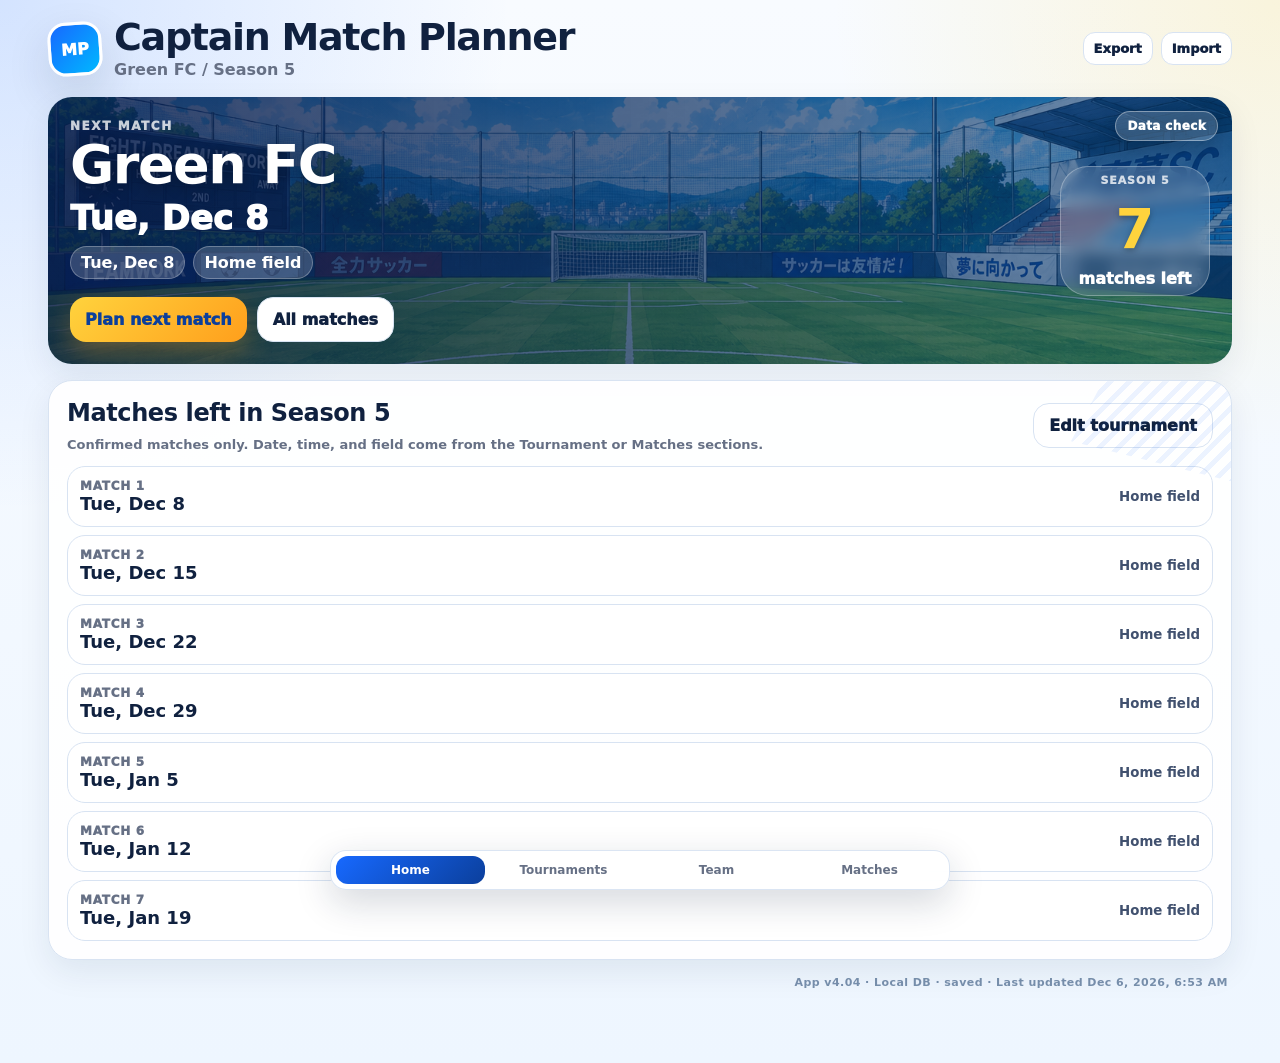
==== index.html @ cbf1cf61 "Update Captain Match Planner to v4.04 - Compact bottom navigation and Tournament Full view overflow " ====
<!doctype html>
<html lang="en">
  <head>
    <meta charset="UTF-8" />
    <meta name="viewport" content="width=device-width, initial-scale=1.0" />
    <meta name="theme-color" content="#1769ff" />
    <meta name="description" content="Installable local 7v7 soccer match planner for captains." />
    <meta name="apple-mobile-web-app-capable" content="yes" />
    <meta name="apple-mobile-web-app-title" content="Match Planner" />
    <meta name="apple-mobile-web-app-status-bar-style" content="default" />
    <title>Captain Match Planner v4.04 - PWA Local DB</title>
    <link rel="manifest" href="./manifest.webmanifest" />
    <link rel="apple-touch-icon" href="./assets/icons/apple-touch-icon.png" />
    <link rel="icon" type="image/png" sizes="192x192" href="./assets/icons/icon-192.png" />
    <link rel="stylesheet" href="./src/styles.css" />
    <style>
      .pwa-install-button {
        position: fixed;
        right: 18px;
        bottom: 88px;
        z-index: 1000;
        border: 0;
        border-radius: 999px;
        padding: 10px 14px;
        background: linear-gradient(135deg, #1769ff, #0b3f9c);
        color: #fff;
        font: 800 13px/1 system-ui, -apple-system, BlinkMacSystemFont, "Segoe UI", sans-serif;
        box-shadow: 0 14px 32px rgba(23, 105, 255, .28);
        cursor: pointer;
      }
      .pwa-install-button[hidden] { display: none; }
    </style>
  </head>
  <body>
    <div id="app"></div>
    <button id="installPwaButton" class="pwa-install-button" hidden>Install app</button>
    <script src="./src/app.js"></script>
    <script>
      (function () {
        if ('serviceWorker' in navigator && window.location.protocol !== 'file:') {
          window.addEventListener('load', function () {
            navigator.serviceWorker.register('./service-worker.js').catch(function (error) {
              console.warn('Service worker registration failed.', error);
            });
          });
        }

        var deferredInstallPrompt = null;
        var installButton = document.getElementById('installPwaButton');
        var isStandalone = window.matchMedia('(display-mode: standalone)').matches || window.navigator.standalone;
        if (isStandalone && installButton) installButton.hidden = true;

        window.addEventListener('beforeinstallprompt', function (event) {
          event.preventDefault();
          deferredInstallPrompt = event;
          if (installButton) installButton.hidden = false;
        });

        if (installButton) {
          installButton.addEventListener('click', function () {
            if (!deferredInstallPrompt) return;
            installButton.hidden = true;
            deferredInstallPrompt.prompt();
            deferredInstallPrompt.userChoice.finally(function () {
              deferredInstallPrompt = null;
            });
          });
        }

        window.addEventListener('appinstalled', function () {
          if (installButton) installButton.hidden = true;
          deferredInstallPrompt = null;
        });
      })();
    </script>
  </body>
</html>
---- src/styles.css ----
:root {
  --bg: #f7fbff;
  --paper: #ffffff;
  --ink: #10213f;
  --muted: #667085;
  --blue: #1769ff;
  --blue2: #0b3f9c;
  --cyan: #00b8ff;
  --yellow: #ffd33d;
  --green: #18a058;
  --grass: #34a853;
  --red: #ef4444;
  --amber: #f59e0b;
  --line: #d8e3f2;
  --soft: #edf4ff;
  --shadow: 0 18px 45px rgba(16, 33, 63, 0.14);
  --radius: 24px;
  --font: Inter, ui-sans-serif, system-ui, -apple-system, BlinkMacSystemFont, "Segoe UI", sans-serif;
}
* { box-sizing: border-box; }
body {
  margin: 0;
  font-family: var(--font);
  color: var(--ink);
  background:
    radial-gradient(circle at top left, rgba(23,105,255,.16), transparent 32rem),
    radial-gradient(circle at top right, rgba(255,211,61,.18), transparent 28rem),
    linear-gradient(180deg, #f8fbff 0%, #eef6ff 100%);
  min-height: 100vh;
}
button, input, select, textarea { font: inherit; }
button { cursor: pointer; }
button:disabled { opacity: .45; cursor: not-allowed; }
.app-shell { max-width: 1220px; margin: 0 auto; padding: 18px 18px 96px; }
.topbar {
  display:flex; align-items:center; justify-content:space-between; gap: 16px; margin-bottom: 18px;
}
.brand { display:flex; gap:12px; align-items:center; }
.logo {
  width: 54px; height: 54px; border-radius: 18px;
  display:grid; place-items:center; color: white; font-weight: 950;
  background: linear-gradient(135deg, var(--blue), var(--cyan));
  border: 3px solid #fff;
  box-shadow: var(--shadow);
  transform: rotate(-4deg);
}
.brand h1 { margin:0; font-size: clamp(24px, 5vw, 38px); letter-spacing: -1.3px; line-height:1; }
.brand p { margin:4px 0 0; color:var(--muted); font-weight:700; }
.top-actions { display:flex; gap:8px; flex-wrap:wrap; justify-content:flex-end; }
.nav {
  position: fixed; left:50%; bottom: 14px; transform: translateX(-50%); z-index:20;
  width: min(680px, calc(100vw - 24px)); background:rgba(255,255,255,.94);
  border:1px solid rgba(216,227,242,.9); backdrop-filter: blur(18px);
  display:grid; grid-template-columns: repeat(4, 1fr); gap: 6px; padding: 8px;
  border-radius: 22px; box-shadow: 0 20px 60px rgba(16,33,63,.2);
}
.nav button {
  border:0; background:transparent; border-radius:16px; padding: 10px 8px; color:var(--muted); font-weight:900;
}
.nav button.active { background:linear-gradient(135deg, var(--blue), var(--blue2)); color:#fff; }
.grid { display:grid; gap: 16px; }
.grid.two { grid-template-columns: repeat(2, minmax(0,1fr)); }
.grid.three { grid-template-columns: repeat(3, minmax(0,1fr)); }
.card {
  background: rgba(255,255,255,.94); border: 1px solid var(--line); border-radius: var(--radius);
  padding: 18px; box-shadow: 0 12px 32px rgba(16,33,63,.08); position:relative; overflow:hidden;
}
.card:before {
  content:""; position:absolute; inset:0 0 auto auto; width: 160px; height: 100px; opacity:.08;
  background: repeating-linear-gradient(135deg, var(--blue) 0 5px, transparent 5px 13px);
  clip-path: polygon(20% 0, 100% 0, 100% 100%, 0 60%); pointer-events:none;
}
.card h2, .card h3 { margin:0 0 10px; letter-spacing:-.4px; }
.card h2 { font-size: 24px; }
.card h3 { font-size: 18px; }
.hero {
  min-height: 230px; display:flex; align-items:center; justify-content:space-between; gap:18px;
  background:
    linear-gradient(135deg, rgba(23,105,255,.96), rgba(3,58,146,.98)),
    repeating-linear-gradient(135deg, rgba(255,255,255,.18) 0 4px, transparent 4px 14px);
  color:#fff;
  overflow:hidden;
}
.hero:before { opacity:.25; background: repeating-linear-gradient(135deg, #fff 0 6px, transparent 6px 16px); width: 55%; height: 100%; }
.hero h2 { font-size: clamp(30px, 7vw, 56px); margin:0 0 10px; letter-spacing:-2px; line-height:.94; }
.hero p { color:rgba(255,255,255,.86); font-weight:750; max-width:620px; }
.hero-art {
  min-width: 210px; height: 210px; border-radius:50%; background: radial-gradient(circle at 50% 45%, #fff 0 0, transparent 80px), linear-gradient(135deg, #ffd33d, #ff9f1c);
  display:grid; place-items:center; color:#0b3f9c; font-size:82px; font-weight:1000; border:6px solid rgba(255,255,255,.55); box-shadow: inset 0 -18px 40px rgba(0,0,0,.12), 0 20px 50px rgba(0,0,0,.22);
}
.row { display:flex; gap:10px; align-items:center; flex-wrap:wrap; }
.space { justify-content:space-between; }
label { display:block; color:#41516f; font-size:12px; font-weight:900; text-transform:uppercase; letter-spacing:.06em; margin: 0 0 6px; }
input, select, textarea {
  width:100%; border:1px solid var(--line); background:#fff; color:var(--ink); border-radius:16px;
  padding: 12px 13px; outline:none; box-shadow: inset 0 1px 0 rgba(16,33,63,.03);
}
textarea { min-height: 132px; resize: vertical; }
input:focus, select:focus, textarea:focus { border-color: var(--blue); box-shadow: 0 0 0 4px rgba(23,105,255,.12); }
.field-row { display:grid; gap:12px; grid-template-columns: repeat(2, minmax(0,1fr)); }
.btn {
  border:0; border-radius:16px; padding: 12px 15px; font-weight:950; color:#fff;
  background: linear-gradient(135deg, var(--blue), var(--blue2)); box-shadow: 0 10px 24px rgba(23,105,255,.25);
}
.btn.secondary { background:#fff; color:var(--ink); border:1px solid var(--line); box-shadow:none; }
.btn.ghost { background:var(--soft); color:var(--blue2); box-shadow:none; }
.btn.danger { background:linear-gradient(135deg, #ef4444, #b91c1c); }
.btn.green { background:linear-gradient(135deg, #22c55e, #15803d); }
.btn.amber { background:linear-gradient(135deg, #f59e0b, #d97706); }
.btn.small { padding:8px 10px; border-radius:12px; font-size:13px; }
.badge {
  display:inline-flex; gap:5px; align-items:center; border-radius:999px; padding: 6px 10px;
  font-size:12px; font-weight:950; border:1px solid var(--line); color:#38506f; background:#fff;
}
.badge.team { background:#eaf3ff; border-color:#b7d2ff; color:#0b4ab8; }
.badge.support { background:#fff7e6; border-color:#ffd38b; color:#925200; }
.badge.goal { background:#f0fff5; border-color:#9ee6b6; color:#106b36; }
.badge.warn { background:#fff1f2; border-color:#fecdd3; color:#b91c1c; }
.kpi { display:flex; gap:10px; flex-wrap:wrap; }
.kpi .pill { background:#fff; border:1px solid var(--line); border-radius:18px; padding:12px 14px; min-width:100px; }
.kpi .num { font-size:24px; font-weight:1000; color:var(--blue2); line-height:1; }
.kpi .txt { font-size:12px; color:var(--muted); font-weight:800; }
.list { display:grid; gap:10px; }
.item {
  display:flex; align-items:center; justify-content:space-between; gap:12px; padding:12px;
  border:1px solid var(--line); background:#fff; border-radius:18px;
}
.item.main { align-items:flex-start; }
.avatar {
  width:48px; height:48px; border-radius:50%; overflow:hidden; flex:0 0 auto; background:#dfefff;
  border:3px solid #fff; box-shadow:0 7px 18px rgba(16,33,63,.18); display:grid; place-items:center;
}
.avatar img { width:100%; height:100%; object-fit:cover; image-rendering:auto; transform: scale(1.12); }
.avatar.large { width:70px; height:70px; border-width:4px; }
.avatar.small { width:34px; height:34px; border-width:2px; }
.avatar.empty { background:linear-gradient(135deg,#e6eef8,#fff); color:#8aa0be; font-weight:1000; }
.player-title { font-weight:1000; font-size:16px; }
.subtext { color:var(--muted); font-size:13px; font-weight:700; }
.skills { display:grid; grid-template-columns: repeat(5, 1fr); gap:8px; }
.skillbox { border:1px solid var(--line); background:#fff; border-radius:14px; padding:8px; }
.skillbox.greyed { opacity:.42; filter: grayscale(.35); }
.skillbox.starpos { border-color:#ffc43b; background:#fff9dd; box-shadow:0 0 0 3px rgba(255,211,61,.16); }
.skillbox.primary { border-color:#9ec4ff; background:#f0f6ff; }
.skillbox .lbl { font-size:11px; font-weight:1000; color:#42526e; }
.stars { display:flex; gap:1px; color:#f6b800; letter-spacing:-1px; font-size:13px; margin-top:3px; }
.skillbox select { padding:6px 8px; border-radius:10px; margin-top:5px; font-size:12px; }
.roster-card { display:grid; grid-template-columns: auto 1fr; gap:12px; }
.roster-card .edit { grid-column: 1 / -1; display:grid; gap:10px; }
.avatar-grid { display:grid; grid-template-columns: repeat(auto-fill, minmax(64px,1fr)); gap:10px; }
.avatar-option { border:2px solid var(--line); background:#fff; border-radius:18px; padding:8px; display:grid; place-items:center; gap:4px; font-size:10px; font-weight:900; }
.avatar-option.active { border-color: var(--blue); background:#eaf3ff; }
.overlay { position:fixed; inset:0; background:rgba(12,27,54,.48); z-index:40; display:grid; place-items:center; padding:18px; }
.modal { background:#fff; border-radius:28px; max-width:720px; width:100%; padding:18px; box-shadow:0 30px 90px rgba(0,0,0,.3); max-height:85vh; overflow:auto; }
.tabs { display:flex; gap:8px; flex-wrap:wrap; margin-bottom:12px; }
.tabs button { border:1px solid var(--line); background:#fff; border-radius:999px; padding:9px 12px; font-weight:900; color:#52657f; }
.tabs button.active { background:var(--blue); color:#fff; border-color:var(--blue); }
.wizard { display:grid; gap:16px; }
.step-header { display:flex; align-items:center; justify-content:space-between; gap:12px; }
.stepnum { width:32px; height:32px; border-radius:50%; background:var(--blue); color:#fff; display:inline-grid; place-items:center; font-weight:1000; margin-right:8px; }
.parse-preview { max-height:260px; overflow:auto; }
.prob { height:8px; border-radius:99px; overflow:hidden; background:#e9eef6; min-width:70px; }
.prob span { display:block; height:100%; background:linear-gradient(90deg,#f59e0b,#22c55e); }
.formation-grid { display:grid; grid-template-columns: repeat(2,minmax(0,1fr)); gap:12px; }
.formation-card { border:2px solid var(--line); border-radius:22px; background:#fff; padding:14px; }
.formation-card.active { border-color:var(--blue); box-shadow:0 0 0 5px rgba(23,105,255,.1); }
.mini-field { height:180px; border-radius:20px; padding:12px; position:relative; background:linear-gradient(90deg,#38a85c 0 50%, #319b53 50% 100%); border:3px solid rgba(255,255,255,.75); box-shadow: inset 0 0 0 2px rgba(255,255,255,.35); display:grid; grid-template-rows:repeat(4,1fr); grid-template-columns:repeat(5,1fr); gap:7px; overflow:hidden; }
.mini-field:before, .lineup-field:before { content:""; position:absolute; inset:8px; border:2px solid rgba(255,255,255,.55); border-radius:16px; pointer-events:none; }
.mini-slot { align-self:center; justify-self:center; width:40px; height:28px; border-radius:999px; background:rgba(255,255,255,.88); color:#0f4428; display:grid; place-items:center; font-size:10px; font-weight:1000; z-index:1; }
.lineup-wrap { display:grid; grid-template-columns: minmax(340px, 1.1fr) minmax(260px, .9fr); gap:16px; align-items:start; }
.lineup-field {
  min-height: 620px; border-radius: 30px; padding: 28px; position:relative; overflow:hidden;
  background: repeating-linear-gradient(90deg, #2f9b4c 0 88px, #35a856 88px 176px);
  border:6px solid #fff; box-shadow: var(--shadow), inset 0 0 0 3px rgba(255,255,255,.3);
  display:grid; grid-template-rows: repeat(4,1fr); grid-template-columns: repeat(5,1fr); gap: 16px;
}
.lineup-field:after { content:""; position:absolute; left:50%; top:50%; width:130px; height:130px; border:3px solid rgba(255,255,255,.45); border-radius:50%; transform:translate(-50%,-50%); pointer-events:none; }
.position-slot {
  min-width:104px; min-height:112px; align-self:center; justify-self:center; position:relative; z-index:1;
  border:3px dashed rgba(255,255,255,.75); border-radius:26px; background:rgba(255,255,255,.22);
  color:#fff; display:flex; flex-direction:column; align-items:center; justify-content:center; gap:6px; text-align:center;
  transition:.15s transform, .15s box-shadow, .15s background;
}
.position-slot.active { transform:scale(1.05); background:rgba(255,211,61,.42); box-shadow:0 0 0 6px rgba(255,211,61,.25); }
.position-slot.filled { background:rgba(255,255,255,.94); color:var(--ink); border-style:solid; border-color:#fff; box-shadow:0 12px 24px rgba(0,0,0,.18); }
.position-slot .pos { font-size:12px; font-weight:1000; background:#0b3f9c; color:#fff; padding:4px 9px; border-radius:99px; }
.position-slot .name { font-weight:1000; line-height:1.05; max-width:100px; overflow:hidden; text-overflow:ellipsis; white-space:nowrap; }
.position-slot .clear { position:absolute; top:6px; right:6px; border:0; background:#ef4444; color:#fff; width:24px; height:24px; border-radius:50%; font-weight:1000; }
.bench { display:flex; gap:8px; flex-wrap:wrap; }
.player-chip { border:1px solid var(--line); background:#fff; border-radius:18px; padding:9px; display:flex; gap:8px; align-items:center; min-width:160px; }
.player-chip.active { border-color:var(--blue); background:#eaf3ff; }
.player-chip.dim { opacity:.5; }
.window-card { border:1px solid var(--line); background:#fff; border-radius:22px; padding:14px; display:grid; gap:10px; }
.sub-row { display:grid; grid-template-columns: 1fr 120px 1fr auto; gap:8px; align-items:center; }
.in-select { border-color:#86efac; background:#f0fdf4; }
.out-select { border-color:#fecaca; background:#fff1f2; }
.minutes-grid { display:grid; grid-template-columns: repeat(auto-fill,minmax(170px,1fr)); gap:8px; }
.minute-card { border:1px solid var(--line); border-radius:14px; background:#fff; padding:10px; }
.minute-bar { height:8px; background:#edf2f7; border-radius:99px; overflow:hidden; margin-top:6px; }
.minute-bar span { height:100%; display:block; background:linear-gradient(90deg,var(--blue),var(--cyan)); }
.share-layout { display:grid; grid-template-columns: minmax(320px,1.05fr) minmax(300px,.95fr); gap:16px; }
.share-card {
  color:#fff; border-radius:34px; padding:18px; overflow:hidden; position:relative; box-shadow:0 28px 60px rgba(16,33,63,.28);
  background:
    radial-gradient(circle at 80% 8%, rgba(255,211,61,.9), transparent 150px),
    linear-gradient(135deg, #0b3f9c, #071c54 60%, #10213f);
}
.share-card:before { content:""; position:absolute; inset:-20px; opacity:.22; background: repeating-linear-gradient(135deg, #fff 0 5px, transparent 5px 18px); transform:skew(-10deg); }
.share-card > * { position:relative; z-index:1; }
.share-title { display:flex; justify-content:space-between; gap:10px; align-items:flex-start; }
.share-title h2 { color:#fff; font-size:28px; margin:0; text-shadow:0 3px 0 rgba(0,0,0,.2); }
.share-field { margin-top:12px; min-height:470px; border-radius:28px; padding:22px; background: repeating-linear-gradient(90deg, #2f9b4c 0 64px, #37aa58 64px 128px); border:4px solid rgba(255,255,255,.8); display:grid; grid-template-rows:repeat(4,1fr); grid-template-columns:repeat(5,1fr); gap:10px; position:relative; overflow:hidden; }
.share-field:before { content:""; position:absolute; inset:8px; border:2px solid rgba(255,255,255,.55); border-radius:22px; }
.share-slot { z-index:1; align-self:center; justify-self:center; width:94px; min-height:92px; display:grid; place-items:center; text-align:center; color:var(--ink); }
.share-slot .avatar { margin:auto; width:58px; height:58px; }
.share-slot .label { margin-top:4px; font-size:10px; font-weight:1000; color:#fff; text-shadow:0 2px 4px rgba(0,0,0,.38); background:rgba(10,35,80,.55); padding:3px 7px; border-radius:99px; }
.share-bench { margin-top:12px; background:rgba(255,255,255,.12); border:1px solid rgba(255,255,255,.22); border-radius:20px; padding:10px; }
.share-bench h4 { margin:0 0 8px; }
.share-text { min-height:480px; font-family: ui-monospace, SFMono-Regular, Menlo, Consolas, monospace; font-size:13px; white-space:pre-wrap; }
.toast { position:fixed; top:18px; right:18px; background:#10213f; color:#fff; padding:12px 15px; border-radius:16px; box-shadow:var(--shadow); z-index:50; font-weight:900; }
.empty-state { border:2px dashed var(--line); border-radius:22px; padding:22px; text-align:center; color:var(--muted); background:rgba(255,255,255,.6); }
.hide { display:none !important; }
@media (max-width: 980px) {
  .grid.two, .grid.three, .lineup-wrap, .share-layout { grid-template-columns: 1fr; }
  .hero { flex-direction:column; align-items:flex-start; }
  .hero-art { min-width:150px; height:150px; font-size:60px; }
  .lineup-field { min-height: 540px; padding:18px; gap:8px; }
  .position-slot { min-width:72px; min-height:98px; border-radius:20px; }
  .share-field { min-height: 420px; padding:12px; gap:6px; }
  .share-slot { width:72px; }
  .share-slot .avatar { width:50px; height:50px; }
  .sub-row { grid-template-columns:1fr; }
}
@media (max-width: 560px) {
  .app-shell { padding:12px 10px 92px; }
  .topbar { align-items:flex-start; }
  .top-actions { display:none; }
  .field-row, .formation-grid { grid-template-columns:1fr; }
  .card { padding:14px; border-radius:20px; }
  .lineup-field { min-height: 500px; grid-template-columns: repeat(5, 1fr); padding:12px; border-radius:24px; }
  .position-slot { min-width:60px; min-height:90px; font-size:12px; }
  .position-slot .avatar { width:42px; height:42px; }
  .position-slot .name { max-width:68px; }
  .nav { grid-template-columns: repeat(4,1fr); }
  .nav button { font-size:12px; padding:9px 4px; }
  .share-field { min-height: 395px; }
  .share-slot { width:62px; }
  .share-slot .avatar { width:42px; height:42px; }
  .skills { grid-template-columns: repeat(2,1fr); }
}
@media print {
  .nav, .topbar, .btn, .tabs, .no-print { display:none !important; }
  .app-shell { padding:0; }
  .card { box-shadow:none; }
}

/* v2.2 fixes: centered 7-column tactical grid, moment preview, visual subs, match archive */
.mini-field { grid-template-columns: repeat(7, minmax(0, 1fr)); }
.lineup-field { grid-template-columns: repeat(7, minmax(0, 1fr)); }
.share-field { grid-template-columns: repeat(7, minmax(0, 1fr)); }
.field-row.three { grid-template-columns: repeat(3, minmax(0, 1fr)); }
.position-slot { cursor: pointer; }
.moment-preview { margin-top: 14px; padding: 14px; border: 1px solid var(--line); border-radius: 24px; background: linear-gradient(135deg, #f8fbff, #ffffff); }
.moment-tabs { justify-content: flex-end; }
.moment-grid { display: grid; grid-template-columns: minmax(320px, 1.1fr) minmax(220px, .9fr); gap: 14px; align-items: start; margin-top: 10px; }
.moment-preview .lineup-field { min-height: 430px; padding: 18px; gap: 10px; }
.moment-preview .position-slot { min-width: 78px; min-height: 82px; border-radius: 22px; }
.moment-preview .position-slot .avatar { width: 42px; height: 42px; }
.moment-preview .position-slot .name { font-size: 12px; max-width: 76px; }
.match-card.past { opacity: .58; filter: grayscale(.35); }
.match-card.highlight { border: 2px solid var(--blue); box-shadow: 0 0 0 5px rgba(23,105,255,.1), var(--shadow); }
.next-match { background: linear-gradient(135deg, #f0f7ff, #fff); border: 1px solid #bfd7ff; }
.share-subtimeline { margin-top: 12px; background: rgba(255,255,255,.12); border: 1px solid rgba(255,255,255,.24); border-radius: 22px; padding: 12px; }
.share-subtimeline h4 { margin: 0 0 8px; color: #fff; }
.share-window { margin-top: 8px; padding: 8px; border-radius: 16px; background: rgba(255,255,255,.10); }
.share-window-title { font-weight: 1000; color: #ffd33d; margin-bottom: 6px; }
.sub-visual-row { display: grid; grid-template-columns: 1fr auto 1fr; gap: 8px; align-items: center; margin: 6px 0; }
.mini-person { display: flex; align-items: center; gap: 6px; padding: 6px 8px; border-radius: 14px; font-size: 12px; font-weight: 1000; color: #10213f; background: rgba(255,255,255,.92); }
.mini-person.in { border: 2px solid #86efac; }
.mini-person.out { border: 2px solid #fecaca; }
.sub-arrow { color: #fff; font-size: 11px; font-weight: 1000; text-shadow: 0 2px 4px rgba(0,0,0,.35); white-space: nowrap; }
.share-live { color: #dbeafe; font-weight: 800; font-size: 12px; }

@media (max-width: 760px) {
  .mini-field, .lineup-field, .share-field { grid-template-columns: repeat(7, minmax(0, 1fr)); }
  .moment-grid { grid-template-columns: 1fr; }
  .field-row.three { grid-template-columns: 1fr; }
  .sub-visual-row { grid-template-columns: 1fr; }
  .sub-arrow { text-align: center; }
}

/* v2.3: absolute tactical field, smarter sub editor, match table, roster editing */
.mini-field, .lineup-field, .share-field {
  display: block;
  position: relative;
  grid-template-columns: none !important;
  grid-template-rows: none !important;
}
.mini-slot {
  position: absolute;
  transform: translate(-50%, -50%);
}
.position-slot {
  position: absolute;
  transform: translate(-50%, -50%);
}
.position-slot.active { transform: translate(-50%, -50%) scale(1.05); }
.share-slot {
  position: absolute;
  transform: translate(-50%, -50%);
}
.lineup-field {
  min-height: 660px;
  background:
    linear-gradient(0deg, rgba(255,255,255,.10) 0 2px, transparent 2px 132px),
    repeating-linear-gradient(90deg, #2f9b4c 0 96px, #35a856 96px 192px);
}
.lineup-field .position-slot { width: 116px; min-height: 122px; }
.moment-preview .lineup-field { min-height: 500px; }
.moment-preview .position-slot { width: 92px; min-height: 96px; }
.share-field { min-height: 520px; }
.share-slot { width: 96px; }
.sub-planner-grid {
  display: grid;
  grid-template-columns: minmax(360px, 1.1fr) minmax(330px, .9fr);
  gap: 16px;
  align-items: start;
  margin-top: 14px;
}
.smart-sub-row {
  grid-template-columns: minmax(150px,1fr) auto minmax(150px,1fr) auto;
  background: #f8fbff;
  border: 1px solid var(--line);
  border-radius: 16px;
  padding: 10px;
}
.position-chip {
  align-self: center;
  justify-self: center;
  min-width: 62px;
  height: 40px;
  border-radius: 999px;
  display: inline-grid;
  place-items: center;
  background: linear-gradient(135deg, var(--blue), var(--blue2));
  color: #fff;
  font-weight: 1000;
  box-shadow: 0 8px 18px rgba(23,105,255,.22);
}
.readonly-chip {
  min-height: 45px;
  display: flex;
  align-items: center;
  border: 1px solid var(--line);
  border-radius: 16px;
  padding: 0 13px;
  background: #f8fbff;
  color: var(--muted);
  font-weight: 900;
}
.match-table {
  width: 100%;
  overflow-x: auto;
  display: grid;
  gap: 8px;
}
.match-row {
  display: grid;
  grid-template-columns: minmax(170px, 1.35fr) 150px 118px minmax(150px,1fr) 118px 150px 118px minmax(210px,1fr);
  gap: 8px;
  align-items: center;
  min-width: 1160px;
  padding: 10px;
  border: 1px solid var(--line);
  border-radius: 18px;
  background: #fff;
}
.match-row.match-head {
  background: #f2f7ff;
  color: #41516f;
  font-size: 12px;
  font-weight: 1000;
  text-transform: uppercase;
  letter-spacing: .05em;
}
.match-row.next { border-color: var(--blue); box-shadow: 0 0 0 4px rgba(23,105,255,.08); }
.match-row.past { opacity: .58; filter: grayscale(.35); }
.match-row input, .match-row select { padding: 8px 9px; border-radius: 12px; font-size: 13px; }
.score-cells { display: grid; grid-template-columns: 1fr auto 1fr; gap: 6px; align-items: center; }
.score-cells span { color: var(--muted); font-weight: 1000; }
.roster-edit-card { background: linear-gradient(135deg, #ffffff, #f8fbff); }
.share-card-grid {
  display: grid;
  grid-template-columns: minmax(300px, 1.05fr) minmax(240px, .95fr);
  gap: 14px;
  align-items: start;
}
.share-panel {
  margin-top: 12px;
  border-radius: 24px;
  background: rgba(255,255,255,.13);
  border: 1px solid rgba(255,255,255,.25);
  padding: 12px;
}
.share-panel h4 { margin: 0 0 8px; color: #fff; }
.share-subtimeline { margin-top: 0; }
@media (max-width: 980px) {
  .sub-planner-grid, .share-card-grid { grid-template-columns: 1fr; }
  .lineup-field { min-height: 560px; }
  .lineup-field .position-slot { width: 86px; min-height: 104px; }
}
@media (max-width: 560px) {
  .lineup-field { min-height: 520px; }
  .lineup-field .position-slot { width: 72px; min-height: 92px; }
  .moment-preview .lineup-field { min-height: 450px; }
  .moment-preview .position-slot { width: 70px; min-height: 86px; }
  .share-field { min-height: 430px; }
}

/* v2.4 visual polish: command overview, schedule board, vertical roster, poster share card */
.eyebrow {
  text-transform: uppercase;
  letter-spacing: .13em;
  color: #2b62c8;
  font-size: 12px;
  font-weight: 1000;
  margin-bottom: 6px;
}
.eyebrow.light { color: rgba(255,255,255,.78); }
.overview-page { gap: 20px; }
.overview-hero {
  min-height: 300px;
  border: 0;
  color: #fff;
  overflow: hidden;
  background:
    radial-gradient(circle at 82% 28%, rgba(255,211,61,.98), rgba(255,211,61,.75) 120px, transparent 122px),
    linear-gradient(120deg, rgba(23,105,255,.98) 0%, rgba(10,63,156,.98) 48%, rgba(5,25,82,.98) 100%);
}
.overview-hero:before {
  width: 62%; height: 100%; opacity: .2;
  background: repeating-linear-gradient(135deg, #fff 0 7px, transparent 7px 18px);
}
.overview-hero h2 {
  margin: 0 0 10px;
  font-size: clamp(38px, 7vw, 74px);
  line-height: .88;
  letter-spacing: -3px;
  text-shadow: 0 6px 0 rgba(0,0,0,.12);
}
.overview-hero p { max-width: 640px; color: rgba(255,255,255,.88); font-size: 18px; font-weight: 850; }
.hero-copy { max-width: 720px; position: relative; z-index: 2; }
.hero-actions { display:flex; gap: 10px; flex-wrap: wrap; margin-top: 18px; }
.hero-btn { background: linear-gradient(135deg,#ffd33d,#ff9f1c); color: #0b3f9c; box-shadow: 0 12px 28px rgba(255,159,28,.3); }
.hero-scoreboard {
  position: relative; z-index: 2;
  min-width: 260px;
  display: grid;
  gap: 12px;
  justify-items: center;
}
.score-ball {
  width: 190px; height: 190px; border-radius: 50%;
  display: grid; place-items: center;
  background: radial-gradient(circle at 35% 30%, #fff8d7 0 24px, transparent 25px), linear-gradient(135deg,#ffd33d,#ff9f1c);
  color: #073783;
  font-size: 58px;
  font-weight: 1000;
  border: 7px solid rgba(255,255,255,.6);
  box-shadow: inset 0 -18px 35px rgba(0,0,0,.16), 0 28px 60px rgba(0,0,0,.22);
  transform: rotate(-5deg);
}
.score-meta {
  background: rgba(255,255,255,.14);
  border: 1px solid rgba(255,255,255,.28);
  border-radius: 22px;
  padding: 12px 16px;
  text-align: center;
  backdrop-filter: blur(8px);
}
.score-meta span, .score-meta small { display:block; color: rgba(255,255,255,.76); font-weight: 800; }
.score-meta strong { display:block; font-size: 20px; }
.overview-grid { display:grid; grid-template-columns: 1.2fr .8fr .9fr; gap: 16px; align-items: stretch; }
.next-spotlight { background: linear-gradient(135deg,#ffffff,#eff6ff); border-color: #bfd7ff; }
.match-date-big {
  display: flex;
  align-items: baseline;
  gap: 12px;
  margin: 20px 0 8px;
}
.match-date-big span { font-size: 34px; font-weight: 1000; letter-spacing: -1px; color: #0b3f9c; }
.match-date-big strong { font-size: 22px; color: #1f3764; }
.season-card { display:grid; place-items:center; text-align:center; }
.season-ring {
  width: 132px; height: 132px; border-radius:50%;
  display:grid; place-items:center;
  background: conic-gradient(var(--blue) 0 var(--p), #e8f0fb var(--p) 100%);
  margin: 8px auto;
  position: relative;
}
.season-ring:after { content:""; position:absolute; inset:14px; border-radius:50%; background:#fff; }
.season-ring span { position:relative; z-index:1; font-size: 30px; font-weight: 1000; color: #0b3f9c; }
.season-stats { display:flex; gap: 8px; justify-content:center; margin: 4px 0 8px; }
.season-stats div { background:#f4f8ff; border:1px solid var(--line); border-radius: 14px; padding: 8px 10px; }
.season-stats strong, .season-stats span { display:block; }
.season-stats strong { font-size: 18px; }
.season-stats span { color:var(--muted); font-size: 11px; font-weight: 850; }
.kpi.jumbo .pill { flex: 1; min-width: 120px; text-align:center; padding: 16px; }
.kpi.jumbo .num { font-size: 42px; }
.timeline-card { overflow: visible; }
.season-timeline { display:flex; gap: 10px; overflow-x:auto; padding: 6px 2px 2px; }
.week-pill {
  min-width: 112px;
  border-radius: 18px;
  padding: 12px;
  border: 1px solid var(--line);
  background: #fff;
  box-shadow: 0 8px 20px rgba(16,33,63,.06);
}
.week-pill span, .week-pill small { display:block; color:var(--muted); font-weight: 900; font-size: 12px; }
.week-pill strong { display:block; font-size: 16px; margin: 2px 0; }
.week-pill.single { border-color: #b7d2ff; background:#f0f7ff; }
.week-pill.double { border-color: #ffd38b; background:#fff7e6; }
.week-pill.bye { opacity:.72; filter: grayscale(.2); background:#f8fafc; }
.selector-stack { min-width: 270px; }
.tournament-command {
  background:
    radial-gradient(circle at 100% 0%, rgba(255,211,61,.28), transparent 240px),
    linear-gradient(135deg,#fff,#f0f7ff);
  border-color:#bfd7ff;
}
.tournament-metrics {
  display:grid;
  grid-template-columns: repeat(4, minmax(0,1fr));
  gap: 10px;
  margin-top: 16px;
}
.tournament-metrics div {
  background:#fff;
  border:1px solid var(--line);
  border-radius:18px;
  padding: 12px;
}
.tournament-metrics strong, .tournament-metrics span { display:block; }
.tournament-metrics strong { color:#0b3f9c; font-size: 22px; }
.tournament-metrics span { color:var(--muted); font-size:12px; font-weight:900; }
.tournament-metrics.compact { margin-top: 12px; }
.check-row { margin-top:10px !important; text-transform:none !important; letter-spacing:0 !important; font-size:14px !important; }
.check-row input { width:auto; }
.week-board {
  display:grid;
  grid-template-columns: repeat(auto-fill, minmax(220px, 1fr));
  gap: 12px;
  margin-top: 14px;
}
.week-card {
  border:1px solid var(--line);
  border-radius: 22px;
  padding: 14px;
  background:#fff;
  display:grid;
  gap: 10px;
  box-shadow: 0 8px 22px rgba(16,33,63,.05);
}
.week-card.double { border-color:#ffd38b; background:linear-gradient(135deg,#fff,#fff7e6); }
.week-card.bye { background:#f8fafc; opacity:.86; }
.week-top span { color:var(--muted); font-size: 12px; font-weight: 1000; text-transform: uppercase; letter-spacing:.08em; }
.week-top strong { display:block; font-size: 18px; }
.week-matches { display:grid; gap: 6px; min-height: 44px; }
.week-match {
  border:1px solid var(--line);
  background:#fff;
  border-radius: 14px;
  padding: 8px 10px;
  display:flex;
  justify-content: space-between;
  gap: 8px;
  color: var(--ink);
}
.week-match strong { color:#0b3f9c; }
.week-empty { border:1px dashed var(--line); border-radius:14px; color:var(--muted); padding:10px; text-align:center; font-weight:900; }
.tournament-list { display:grid; gap: 10px; }
.tournament-item {
  display:flex; align-items:center; justify-content:space-between; gap:12px;
  border:1px solid var(--line);
  border-radius: 18px;
  padding: 12px;
  background:#fff;
}
.tournament-item.active { border-color:var(--blue); box-shadow:0 0 0 4px rgba(23,105,255,.08); background:#f0f7ff; }
.team-header-card { background: linear-gradient(135deg,#fff,#f2f7ff); border-color:#bfd7ff; }
.team-section, .support-section { overflow: visible; }
.roster-list.wide, .roster-list.support-list { display:grid; grid-template-columns: 1fr; }
.support-section { background: linear-gradient(135deg,#fff,#fffaf0); border-color:#ffe0a3; }
.matches-control { background: linear-gradient(135deg,#fff,#f0f7ff); border-color:#bfd7ff; }

.share-layout.improved { grid-template-columns: minmax(520px, 1.35fr) minmax(280px,.65fr); }
.share-step { background: linear-gradient(135deg,#fff,#f7fbff); }
.share-main { min-width: 0; }
.share-side { min-width: 0; }
.share-poster {
  position: relative;
  overflow: hidden;
  color:#fff;
  border-radius: 34px;
  padding: 18px;
  box-shadow: 0 30px 75px rgba(16,33,63,.30);
  background:
    radial-gradient(circle at 88% 5%, rgba(255,211,61,.95), rgba(255,211,61,.35) 150px, transparent 152px),
    linear-gradient(135deg,#0b4ed0 0%, #082a7a 54%, #071b4c 100%);
}
.share-poster:before {
  content:"";
  position:absolute;
  inset:-30px;
  background: repeating-linear-gradient(135deg, rgba(255,255,255,.18) 0 6px, transparent 6px 18px);
  transform: skew(-12deg);
  opacity:.7;
}
.share-poster > * { position: relative; z-index: 1; }
.poster-sun {
  position:absolute;
  right: -18px;
  top: -14px;
  width: 150px;
  height: 150px;
  border-radius: 50%;
  display:grid;
  place-items:center;
  background:linear-gradient(135deg,#ffd33d,#ff9f1c);
  color:#083987;
  font-size:42px;
  font-weight:1000;
  border:6px solid rgba(255,255,255,.55);
  opacity:.96;
}
.poster-header { display:flex; justify-content: space-between; align-items:flex-start; gap: 14px; padding-right: 112px; }
.poster-header h2 { margin:0; color:#fff; font-size: 36px; line-height:.95; letter-spacing:-1px; text-shadow:0 4px 0 rgba(0,0,0,.16); }
.poster-header p { margin:7px 0 0; color:rgba(255,255,255,.86); font-weight:900; }
.poster-badge, .poster-result {
  border:1px solid rgba(255,255,255,.35);
  background:rgba(255,255,255,.14);
  border-radius:20px;
  padding: 10px 13px;
  text-align:center;
  backdrop-filter: blur(8px);
  min-width: 88px;
}
.poster-badge strong { display:block; font-size: 22px; color:#ffd33d; }
.poster-badge span { color:#dbeafe; font-size:11px; font-weight:900; text-transform:uppercase; }
.poster-body { display:grid; grid-template-columns: minmax(300px, 1.05fr) minmax(260px,.95fr); gap:14px; margin-top:14px; align-items:stretch; }
.poster-field-card, .poster-plan-card {
  border-radius: 26px;
  padding: 12px;
  background: rgba(255,255,255,.12);
  border:1px solid rgba(255,255,255,.24);
  backdrop-filter: blur(6px);
}
.poster-label {
  display:inline-flex;
  align-items:center;
  gap: 6px;
  margin-bottom: 8px;
  border-radius:999px;
  padding: 6px 10px;
  background:rgba(255,255,255,.16);
  color:#fff;
  font-weight:1000;
  text-transform:uppercase;
  font-size: 12px;
  letter-spacing:.08em;
}
.poster-field-card .share-field {
  margin-top:0;
  min-height: 530px;
  border-radius: 24px;
  box-shadow: inset 0 0 0 2px rgba(255,255,255,.25), 0 18px 40px rgba(0,0,0,.22);
}
.poster-plan-card { display:grid; gap: 10px; align-content:start; }
.poster-bench-list .bench-card {
  min-width: 0;
  flex: 1 1 118px;
}
.bench-card {
  display:flex;
  align-items:center;
  gap:7px;
  padding:7px;
  border-radius:16px;
  background:rgba(255,255,255,.92);
  color:#10213f;
  border:1px solid rgba(255,255,255,.8);
}
.bench-card strong, .bench-card span { display:block; }
.bench-card span { color:#5d6c82; font-size: 11px; font-weight:900; }
.poster-timeline { background: transparent; border:0; padding:0; }
.poster-timeline .share-window { background:rgba(255,255,255,.13); border:1px solid rgba(255,255,255,.22); }
.poster-sub-row { grid-template-columns: minmax(86px,1fr) 58px minmax(86px,1fr); }
.poster-sub-row .mini-person { min-height:54px; }
.poster-sub-row .mini-person div:last-child { display:grid; }
.poster-sub-row em { font-style:normal; font-size:10px; letter-spacing:.08em; font-weight:1000; }
.poster-sub-row .in em { color:#128042; }
.poster-sub-row .out em { color:#b91c1c; }
.poster-sub-row span { font-size: 12px; font-weight:1000; }
.poster-sub-row .sub-arrow {
  display:grid;
  place-items:center;
  height:38px;
  border-radius:999px;
  background:linear-gradient(135deg,#ffd33d,#ff9f1c);
  color:#082a7a;
  text-shadow:none;
}
.live-window { border-color: rgba(255,211,61,.45) !important; }
.poster-footer {
  margin-top: 12px;
  border-radius: 22px;
  background: rgba(255,255,255,.14);
  border:1px solid rgba(255,255,255,.24);
  padding: 12px 14px;
}
.poster-footer strong { display:block; color:#ffd33d; }
.poster-footer span { display:block; color:#eaf3ff; font-size: 13px; font-weight:800; }
.share-poster .share-slot .avatar { width: 62px; height: 62px; border-width:3px; }
.share-poster .share-slot .label { background:rgba(3,20,56,.72); color:#fff; font-size: 11px; }
@media (max-width: 980px) {
  .overview-grid, .poster-body, .share-layout.improved, .tournament-setup-grid { grid-template-columns: 1fr; }
  .overview-hero { flex-direction: column; align-items:flex-start; }
  .hero-scoreboard { justify-items:start; }
  .tournament-metrics { grid-template-columns: repeat(2,minmax(0,1fr)); }
  .poster-header { padding-right: 80px; }
  .poster-sun { width: 118px; height:118px; font-size: 32px; }
}
@media (max-width: 560px) {
  .overview-hero h2 { font-size: 42px; letter-spacing:-1.5px; }
  .score-ball { width: 130px; height: 130px; font-size: 40px; }
  .week-board { grid-template-columns: 1fr; }
  .poster-body { gap:10px; }
  .poster-field-card .share-field { min-height: 430px; }
  .poster-header h2 { font-size: 28px; }
  .poster-header { padding-right: 56px; }
  .poster-sun { width: 90px; height:90px; font-size: 26px; right:-22px; }
}

/* v2.5 aligned changes: compact home, tournament side panel, compact players, synced matches */
.home-compact { gap: 16px; }
.home-hero {
  min-height: 190px;
  color: #fff;
  border: 0;
  display: flex;
  align-items: center;
  justify-content: space-between;
  gap: 16px;
  padding: 22px;
  background:
    linear-gradient(90deg, rgba(7,28,76,.84), rgba(7,64,121,.58)),
    url('../assets/soccer-background.png') center 58% / cover no-repeat;
}
.home-hero:before, .share-poster:before { display: none; }
.home-hero h2 { color:#fff; margin: 0 0 6px; font-size: clamp(30px, 6vw, 54px); line-height: .95; letter-spacing: -1.5px; text-shadow: 0 3px 16px rgba(0,0,0,.32); }
.home-next-date { display:flex; flex-wrap:wrap; gap: 12px; align-items: baseline; margin: 8px 0; }
.home-next-date span { font-size: clamp(22px, 4vw, 34px); font-weight: 1000; }
.home-next-date strong { font-size: 22px; }
.home-meta-line { display:flex; gap: 8px; flex-wrap:wrap; margin-top: 8px; }
.home-meta-line span { background: rgba(255,255,255,.18); border:1px solid rgba(255,255,255,.28); border-radius: 999px; padding: 6px 10px; font-weight: 900; }
.home-count { min-width: 150px; min-height: 130px; border-radius: 28px; display:grid; place-items:center; text-align:center; background: rgba(255,255,255,.16); border:1px solid rgba(255,255,255,.28); backdrop-filter: blur(7px); }
.home-count strong { display:block; font-size: 56px; line-height: .9; color:#ffd33d; text-shadow:0 2px 6px rgba(0,0,0,.3); }
.home-count span { color:#fff; font-weight: 950; }
.remaining-list { display:grid; gap: 8px; margin-top: 14px; }
.remaining-row { width: 100%; border:1px solid var(--line); background:#fff; color:var(--ink); border-radius: 18px; padding: 12px; display:flex; justify-content:space-between; gap: 12px; align-items:center; text-align:left; }
.remaining-row:hover { border-color: var(--blue); background:#f4f8ff; }
.remaining-row span { display:block; color:var(--muted); font-size:12px; font-weight:1000; text-transform: uppercase; letter-spacing:.06em; }
.remaining-row strong { font-size: 18px; }
.remaining-row small { color:#41516f; font-weight: 900; }

.side-overlay { place-items: stretch end; }
.side-panel { width: min(520px, 100%); height: 100%; background:#fff; padding: 22px; box-shadow: -24px 0 70px rgba(0,0,0,.25); overflow:auto; }
.confirm-modal { max-width: 460px; }

.active-tournament-card { background:linear-gradient(135deg,#fff,#f8fbff); }
.schedule-table { display:grid; gap: 8px; margin-top: 14px; }
.schedule-row { display:grid; grid-template-columns: 100px minmax(120px,.9fr) 150px 118px minmax(140px,1fr) minmax(140px,1fr) minmax(120px,.8fr) minmax(230px,1fr); gap: 8px; align-items:center; border:1px solid var(--line); border-radius: 18px; padding: 10px; background:#fff; }
.schedule-head { background:#f2f7ff; color:#41516f; font-size:12px; font-weight:1000; text-transform:uppercase; letter-spacing:.05em; }
.schedule-row input, .schedule-row select { padding: 8px 9px; border-radius: 12px; font-size: 13px; }
.schedule-skip { background:#f8fafc; opacity:.72; }
.schedule-double { background: #fff1f2; border-color:#fecdd3; box-shadow: 0 0 0 3px rgba(239,68,68,.08); }
.schedule-past { opacity:.62; filter: grayscale(.2); }

.compact-roster { gap: 8px; }
.roster-row { display:grid; grid-template-columns: auto minmax(0,1fr) 132px; gap: 12px; align-items:start; border:1px solid var(--line); border-radius: 18px; background:#fff; padding: 12px; }
.roster-row.goalie-capable { background: linear-gradient(135deg,#ffffff,#f4fff7); border-color:#b7ecc8; }
.roster-main { min-width:0; display:grid; gap: 6px; }
.name-inline { max-width: 240px; padding: 8px 10px; border-radius: 12px; font-weight: 1000; }
.compact-skills { grid-template-columns: repeat(5, minmax(82px, 1fr)); }
.compact-skills .skillbox { padding: 7px; }
.roster-actions { display:grid; gap: 8px; justify-items: stretch; }
.roster-actions select { padding: 8px 10px; border-radius: 12px; }
.glove-button, .x-button { border:1px solid var(--line); border-radius: 14px; min-height: 40px; font-weight: 1000; background:#fff; }
.glove-button.eligible { background:#f3f4f6; color:#64748b; }
.glove-button.selected { background:linear-gradient(135deg,#22c55e,#15803d); color:#fff; border-color:#15803d; box-shadow:0 8px 18px rgba(21,128,61,.22); }
.glove-button.disabled { opacity:.42; filter:grayscale(1); }
.x-button { color:#b91c1c; font-size: 22px; line-height: 1; }
.x-button:hover { background:#fff1f2; border-color:#fecaca; }

.next-plan-card { display:flex; align-items:center; justify-content:space-between; gap: 16px; background:linear-gradient(90deg, rgba(255,255,255,.96), rgba(239,246,255,.96)); border-color:#bfd7ff; }
.match-row { grid-template-columns: 86px minmax(150px, 1fr) 150px 118px minmax(140px,1fr) minmax(140px,1fr) 118px minmax(156px,.9fr); min-width: 0; }
.right-actions { justify-content:flex-end; }
.import-summary { display:flex; flex-wrap:wrap; gap: 8px; margin: 8px 0 14px; }
.import-summary span { border:1px solid var(--line); border-radius: 999px; padding: 7px 11px; background:#f8fbff; font-weight:900; color:#41516f; }
.import-summary strong { color:#0b3f9c; }
.manual-player-add { margin-bottom: 12px; padding: 12px; border:1px solid var(--line); border-radius: 18px; background:#f8fbff; }
.manual-player-add select { flex:1 1 260px; }
.new-player-row { align-items:flex-start; }
.new-player-actions { display:grid; gap: 8px; min-width: min(360px, 100%); }
.new-player-actions select { min-width: 220px; }
.compact-sub-row { grid-template-columns: minmax(140px,1fr) 64px minmax(140px,1fr) auto; padding: 8px; }
.compact-sub-row label { margin-bottom: 3px; }
.compact-sub-row select { padding: 8px 9px; border-radius: 12px; }
.window-card { padding: 12px; }

.share-stack { display:grid; gap: 16px; }
.share-message { max-width: 880px; }
.share-message .share-text { min-height: 220px; }
.share-poster {
  max-width: 980px;
  margin: 0 auto;
  background:
    linear-gradient(180deg, rgba(3,22,55,.36), rgba(3,22,55,.78)),
    url('../assets/soccer-background.png') center / cover no-repeat;
}
.poster-header p { text-shadow: 0 2px 8px rgba(0,0,0,.35); }
.poster-field-card, .poster-plan-card, .poster-footer { background: rgba(5,25,56,.54); border-color: rgba(255,255,255,.28); }

@media (max-width: 980px) {
  .home-hero, .next-plan-card { flex-direction: column; align-items:flex-start; }
  .home-count { min-height: 96px; min-width: 100%; }
  .schedule-row, .match-row { grid-template-columns: 1fr; }
  .schedule-head, .match-head { display:none; }
  .roster-row { grid-template-columns: auto 1fr; }
  .roster-actions { grid-column: 1 / -1; grid-template-columns: 1fr 56px 56px; align-items:center; }
  .compact-skills { grid-template-columns: repeat(3, minmax(82px, 1fr)); }
}
@media (max-width: 560px) {
  .home-hero { min-height: 160px; padding: 16px; }
  .remaining-row { flex-direction: column; align-items:flex-start; }
  .compact-skills { grid-template-columns: repeat(2, minmax(82px, 1fr)); }
  .new-player-actions, .new-player-actions .row { width:100%; }
}

/* v2.6 refinements: pitch art, support contrast, sign-up mode, manual sub overrides */
.lineup-field,
.share-field,
.poster-field-card .share-field {
  background:
    radial-gradient(circle at 50% 42%, rgba(255,255,255,.06), transparent 34%),
    url('../assets/field-background.png') center / contain no-repeat,
    linear-gradient(180deg, #06351f, #0d5b32 56%, #06351f) !important;
  background-color: #06351f;
  border-color: rgba(255,255,255,.9);
}
.lineup-field:before,
.lineup-field:after,
.share-field:before {
  display: none !important;
}
.lineup-field .position-slot,
.share-field .share-slot {
  filter: drop-shadow(0 12px 16px rgba(0,0,0,.24));
}
.support-section {
  background: linear-gradient(135deg, #fffaf0, #fff3d8) !important;
  border: 2px solid #f9c86a !important;
  box-shadow: 0 16px 36px rgba(146,82,0,.12) !important;
}
.support-section h3:after {
  content: "Support roster";
  display: inline-flex;
  margin-left: 8px;
  padding: 4px 8px;
  border-radius: 999px;
  background: #925200;
  color: #fff;
  font-size: 11px;
  letter-spacing: .04em;
  text-transform: uppercase;
  vertical-align: middle;
}
.roster-row.support-player {
  background: linear-gradient(135deg, #fff8e8, #fffdf8) !important;
  border: 2px dashed #f3b94f !important;
  box-shadow: inset 5px 0 0 #f59e0b, 0 8px 18px rgba(146,82,0,.08);
}
.roster-row.support-player .name-inline {
  background: #fffaf0;
  border-color: #f9c86a;
}
.roster-row.support-player .badge.support {
  background: #925200;
  border-color: #925200;
  color: #fff;
}
.position-chip {
  border: 0;
}
.position-chip.manual {
  background: #fff7ed;
  color: #9a3412;
  border: 1px solid #fed7aa;
  box-shadow: none;
  font-size: 12px;
}
.position-override-select {
  min-width: 88px;
  height: 40px;
  padding: 6px 8px;
  border-radius: 999px;
  font-size: 12px;
  font-weight: 1000;
  border-color: #fed7aa;
  color: #9a3412;
  background: #fff7ed;
}
.compact-sub-row .position-override-select {
  align-self: center;
  justify-self: center;
}

/* v2.7: lighter pitch layout, tournament-scoped numbering, visible app version */
.app-version {
  justify-self: end;
  color: #7890ad;
  font-size: 11px;
  font-weight: 900;
  letter-spacing: .04em;
  padding: 0 4px;
}
.home-count small {
  display: block;
  color: rgba(255,255,255,.78);
  font-size: 11px;
  font-weight: 1000;
  letter-spacing: .08em;
  text-transform: uppercase;
  margin-bottom: 4px;
}
.schedule-row strong,
.match-row .player-title {
  white-space: nowrap;
}
.lineup-field,
.share-field,
.poster-field-card .share-field {
  width: min(100%, 760px);
  aspect-ratio: 3 / 2;
  min-height: 0 !important;
  margin: 0 auto;
  padding: 0 !important;
  overflow: visible;
  border: 0 !important;
  border-radius: 18px !important;
  box-shadow: none !important;
  background: url('../assets/field-background.png') center / 100% 100% no-repeat !important;
  background-color: transparent !important;
}
.lineup-field .position-slot {
  width: 92px !important;
  min-width: 0 !important;
  min-height: 84px !important;
  border-radius: 18px;
  border: 2px solid rgba(255,255,255,.92);
  background: rgba(255,255,255,.92);
  color: var(--ink);
  gap: 4px;
  box-shadow: 0 10px 20px rgba(16,33,63,.18);
  filter: none !important;
}
.lineup-field .position-slot:not(.filled) {
  background: rgba(255,255,255,.66);
  border: 2px dashed rgba(11,63,156,.42);
  color: #0b3f9c;
}
.lineup-field .position-slot .avatar {
  width: 50px;
  height: 50px;
}
.lineup-field .position-slot .name {
  font-size: 13px;
  max-width: 84px;
}
.lineup-field .position-slot .pos {
  padding: 3px 8px;
  font-size: 11px;
  background: rgba(10,35,80,.92);
}
.lineup-field .position-slot .clear {
  top: -6px;
  right: -6px;
  width: 22px;
  height: 22px;
}
.moment-preview .lineup-field {
  width: min(100%, 620px);
}
.moment-preview .position-slot {
  width: 78px !important;
  min-height: 72px !important;
  border-radius: 16px;
}
.moment-preview .position-slot .avatar {
  width: 38px;
  height: 38px;
}
.moment-preview .position-slot .name {
  font-size: 11px;
  max-width: 70px;
}
.share-field .share-slot {
  width: 88px !important;
  min-height: 70px;
  filter: none !important;
}
.share-field .share-slot .avatar {
  width: 52px;
  height: 52px;
  box-shadow: 0 8px 18px rgba(16,33,63,.18);
}
.share-field .share-slot .label {
  margin-top: 3px;
  font-size: 10px;
  line-height: 1;
  background: rgba(10,35,80,.88);
  color: #fff;
  text-shadow: none;
  white-space: nowrap;
}
.share-poster {
  color: var(--ink) !important;
  background:
    linear-gradient(180deg, rgba(255,255,255,.92), rgba(244,248,255,.96)),
    url('../assets/soccer-background.png') center / cover no-repeat !important;
  box-shadow: 0 18px 45px rgba(16,33,63,.16) !important;
}
.poster-header h2 {
  color: var(--ink) !important;
  text-shadow: none !important;
}
.poster-header p {
  color: #52657f !important;
  text-shadow: none !important;
}
.poster-badge,
.poster-result,
.poster-field-card,
.poster-plan-card,
.poster-footer {
  background: rgba(255,255,255,.88) !important;
  border-color: var(--line) !important;
  color: var(--ink) !important;
  backdrop-filter: none !important;
}
.poster-badge strong,
.poster-footer strong {
  color: #0b4ab8 !important;
}
.poster-badge span,
.poster-footer span,
.share-live {
  color: #52657f !important;
}
.poster-label {
  background: #eaf3ff !important;
  color: #0b4ab8 !important;
}
.poster-timeline .share-window {
  background: #f8fbff !important;
  border-color: var(--line) !important;
}
.share-window-title {
  color: #0b4ab8 !important;
}
.poster-field-card .share-field {
  width: min(100%, 620px);
}
.poster-sun {
  opacity: .58;
}
@media (max-width: 980px) {
  .lineup-field .position-slot { width: 78px !important; min-height: 76px !important; }
  .lineup-field .position-slot .avatar { width: 42px; height: 42px; }
  .share-field .share-slot { width: 76px !important; }
}
@media (max-width: 560px) {
  .lineup-field .position-slot { width: 64px !important; min-height: 64px !important; }
  .lineup-field .position-slot .avatar { width: 34px; height: 34px; }
  .lineup-field .position-slot .name { font-size: 10px; max-width: 58px; }
  .lineup-field .position-slot .pos { font-size: 9px; padding: 2px 6px; }
  .share-field .share-slot { width: 62px !important; }
  .share-field .share-slot .avatar { width: 38px; height: 38px; }
  .share-field .share-slot .label { font-size: 8px; }
}

/* v2.9: responsive pitch-scaled player cards and compact moment preview */
.lineup-field,
.share-field,
.poster-field-card .share-field {
  container-type: inline-size;
  position: relative;
  width: min(100%, 780px);
  aspect-ratio: 3 / 2;
  overflow: visible;
}
.lineup-field.edit-field .position-slot {
  width: clamp(58px, 13.25%, 92px) !important;
  min-height: clamp(58px, 12.5%, 84px) !important;
  padding: clamp(4px, 1.1cqw, 8px);
  border-radius: clamp(13px, 2.8cqw, 18px);
  gap: clamp(2px, .6cqw, 4px);
}
.lineup-field.edit-field .position-slot .avatar {
  width: clamp(32px, 54%, 50px) !important;
  height: clamp(32px, 54%, 50px) !important;
}
.lineup-field.edit-field .position-slot .name {
  font-size: clamp(9px, 2.05cqw, 13px) !important;
  line-height: 1;
  max-width: 90%;
}
.lineup-field.edit-field .position-slot .pos {
  font-size: clamp(8px, 1.7cqw, 11px) !important;
  padding: clamp(2px, .5cqw, 3px) clamp(5px, 1.3cqw, 8px) !important;
}
.lineup-field.edit-field .position-slot .clear {
  width: clamp(17px, 3.8cqw, 22px) !important;
  height: clamp(17px, 3.8cqw, 22px) !important;
  font-size: clamp(11px, 2.2cqw, 14px) !important;
  top: clamp(-8px, -1.2cqw, -4px) !important;
  right: clamp(-8px, -1.2cqw, -4px) !important;
}
.compact-field .share-slot,
.share-field.compact-field .share-slot,
.poster-field-card .share-field .share-slot {
  width: clamp(54px, 13.5%, 88px) !important;
  min-height: auto !important;
  display: grid;
  justify-items: center;
  gap: clamp(2px, .7cqw, 5px);
  filter: none !important;
}
.compact-field .share-slot .avatar,
.share-field.compact-field .share-slot .avatar,
.poster-field-card .share-field .share-slot .avatar {
  width: clamp(34px, 8.5cqw, 58px) !important;
  height: clamp(34px, 8.5cqw, 58px) !important;
  margin: 0 auto;
}
.compact-field .share-slot .label,
.share-field.compact-field .share-slot .label,
.poster-field-card .share-field .share-slot .label {
  max-width: min(118px, 22cqw);
  padding: clamp(2px, .6cqw, 4px) clamp(6px, 1.5cqw, 10px);
  border-radius: 999px;
  font-size: clamp(8px, 1.85cqw, 11px) !important;
  line-height: 1.05;
  background: rgba(10,35,80,.92);
  color: #fff;
  white-space: nowrap;
  overflow: hidden;
  text-overflow: ellipsis;
}
.moment-preview .moment-field {
  width: min(100%, 720px) !important;
  max-width: 720px;
  margin-inline: auto;
}
.moment-preview .position-slot,
.moment-preview .position-slot .clear {
  display: none !important;
}
.moment-grid {
  grid-template-columns: minmax(360px, 1.3fr) minmax(220px, .7fr);
  gap: 18px;
}
.share-field.compact-field {
  width: min(100%, 760px);
}
.poster-field-card .share-field {
  width: min(100%, 650px) !important;
}
@media (max-width: 980px) {
  .moment-grid { grid-template-columns: 1fr; }
  .moment-preview .moment-field { width: min(100%, 680px) !important; }
}
@media (max-width: 560px) {
  .lineup-field.edit-field .position-slot { width: clamp(48px, 14.5%, 64px) !important; min-height: clamp(48px, 13%, 64px) !important; }
  .compact-field .share-slot,
  .share-field.compact-field .share-slot { width: clamp(46px, 14%, 62px) !important; }
  .compact-field .share-slot .avatar,
  .share-field.compact-field .share-slot .avatar { width: clamp(30px, 8cqw, 40px) !important; height: clamp(30px, 8cqw, 40px) !important; }
}

/* v3.01: local IndexedDB loading and persistence status */
.loading-screen {
  min-height: 100vh;
  display: grid;
  place-items: center;
  padding: 24px;
  background: linear-gradient(135deg, #e8f8ff, #f6fbff 46%, #edf7ef);
}
.loading-card {
  width: min(460px, 100%);
  border-radius: 24px;
  padding: 28px;
  background: rgba(255, 255, 255, 0.9);
  box-shadow: 0 24px 70px rgba(15, 23, 42, 0.16);
  text-align: center;
}
.loading-card h1 {
  margin: 0 0 8px;
  color: #0f172a;
}
.loading-card p {
  margin: 0;
  color: #64748b;
}

/* v3.02+: local database inspection, avatar upload, intentional player editing */
.link-btn {
  display: inline-flex;
  align-items: center;
  justify-content: center;
  text-decoration: none;
}
.avatar-upload-box {
  margin: 14px 0;
  padding: 14px;
  border: 1px solid var(--line);
  border-radius: 18px;
  background: #f8fbff;
  display: grid;
  gap: 10px;
}
.avatar-upload-box h3 {
  margin: 0;
}
.roster-row.editing {
  border-color: #9ec4ff !important;
  box-shadow: 0 0 0 4px rgba(23,105,255,.09), 0 12px 28px rgba(16,33,63,.08);
}
.readonly-skills .skillbox {
  min-height: 74px;
}
.readonly-skills .skillbox strong {
  display: inline-flex;
  margin-top: 4px;
  font-size: 12px;
  color: #41516f;
}
.roster-row:not(.editing) .avatar {
  pointer-events: none;
}
.roster-actions .btn.green {
  width: 100%;
}
@media (max-width: 980px) {
  .top-actions .link-btn { width: auto; }
}

/* v3.03 tournament schedule cleanup */
.tournament-command.compact .tournament-top-row { align-items:flex-start; }
.tournament-actions { justify-content:flex-end; align-items:flex-end; }
.compact-tournament-selector { min-width: min(430px, 100%); }
.compact-tournament-selector select { padding: 9px 11px; border-radius: 14px; font-weight: 900; min-height: 42px; }
.tournament-status-row { margin-top: 6px; gap: 8px; }
.tournament-status-row small { color: var(--muted); font-weight: 900; }
.schedule-row { grid-template-columns: 82px minmax(190px,1.25fr) 148px 112px minmax(120px,.8fr) minmax(120px,.8fr) minmax(120px,.8fr) minmax(220px,1fr); }
.schedule-row > div:nth-child(2) small { display:block; color: var(--muted); font-size: 11px; font-weight:900; }
.schedule-row.schedule-skip { background:#f8fafc; opacity:.8; }
.schedule-row.schedule-skip > div:nth-child(2) { color:#64748b; font-weight:900; }
.tournament-item .badge { margin-left: 8px; vertical-align: middle; }
@media (max-width: 900px) {
  .compact-tournament-selector { min-width: 100%; }
  .tournament-actions { width:100%; justify-content:stretch; }
  .tournament-actions .btn { width:100%; }
}

/* v4.01-v4.02: installable app polish, tournament redesign, compact roster, data view */
.nav { grid-template-columns: repeat(5, 1fr); width: min(760px, calc(100vw - 24px)); }
.tournament-page.redesigned { gap: 14px; }
.tournament-command.compact { overflow: visible; }
.tournament-top-row { gap: 14px; }
.tournament-actions { flex: 1 1 420px; min-width: 0; }
.compact-tournament-selector { flex: 1 1 320px; min-width: min(360px, 100%); }
.setup-summary-card, .setup-edit-card { overflow: visible; }
.setup-summary-grid { display:grid; grid-template-columns: repeat(5, minmax(0,1fr)); gap:10px; margin-top: 12px; }
.setup-summary-grid div { border:1px solid var(--line); background:#fff; border-radius:16px; padding:11px; min-width:0; }
.setup-summary-grid span { display:block; color:var(--muted); font-size:11px; font-weight:950; text-transform:uppercase; letter-spacing:.05em; }
.setup-summary-grid strong { display:block; margin-top:4px; color:#0b3f9c; font-size:14px; overflow:hidden; text-overflow:ellipsis; white-space:nowrap; }
.compact-tabs { background:#f3f7ff; padding:4px; border-radius:16px; border:1px solid var(--line); }
.compact-tabs button { padding:8px 12px; border-radius:12px; }
.schedule-card { overflow: visible; }
.schedule-table { display:grid; gap:8px; margin-top:14px; width:100%; }
.schedule-card-head, .schedule-card-row { display:grid; gap:8px; align-items:center; border:1px solid var(--line); border-radius:16px; padding:10px; background:#fff; min-width:0; }
.schedule-card-head { background:#f2f7ff; color:#41516f; font-size:12px; font-weight:1000; text-transform:uppercase; letter-spacing:.05em; }
.schedule-card-head.summary, .schedule-summary-row { grid-template-columns: 64px minmax(160px,1.2fr) minmax(150px,.9fr) 108px minmax(190px,1fr); }
.schedule-card-head.full, .schedule-full-row { grid-template-columns: 78px minmax(190px,1.2fr) 140px 108px minmax(130px,.75fr) minmax(130px,.75fr) minmax(110px,.7fr) minmax(260px,1fr); }
.schedule-card-row input, .schedule-card-row select { padding:8px 9px; border-radius:12px; font-size:13px; min-width:0; }
.schedule-card-row .badge { margin: 3px 4px 0 0; }
.compact-actions { gap:6px; justify-content:flex-end; }
.compact-actions .btn { white-space:nowrap; }
.muted-cell { color:var(--muted); font-weight:900; }
.tournament-item.archived { opacity:.62; filter:grayscale(.25); }

.roster-matrix-row { display:grid; grid-template-columns: 42px minmax(120px,1fr) minmax(270px,1.6fr) 128px; gap:10px; align-items:center; border:1px solid var(--line); border-radius:16px; background:#fff; padding:9px 10px; }
.roster-matrix-row.goalie-capable { background:linear-gradient(135deg,#ffffff,#f4fff7); border-color:#b7ecc8; }
.roster-matrix-row.support-player { background:linear-gradient(135deg,#fffaf0,#fff7e6); border-color:#f7c873; }
.roster-identity { min-width:0; }
.roster-identity .player-title { white-space:nowrap; overflow:hidden; text-overflow:ellipsis; }
.mini-meta { gap:5px; margin-top:3px; }
.skill-mini-grid { display:grid; grid-template-columns: repeat(5, minmax(45px,1fr)); gap:5px; }
.skill-mini { border:1px solid var(--line); border-radius:12px; background:#fff; display:flex; align-items:center; justify-content:space-between; gap:4px; padding:6px 7px; min-width:0; }
.skill-mini b { font-size:10px; color:#42526e; }
.skill-mini em { font-style:normal; font-size:12px; font-weight:1000; color:#0b3f9c; }
.skill-mini.greyed { opacity:.48; filter:grayscale(.3); }
.skill-mini.primary { border-color:#9ec4ff; background:#f0f6ff; }
.skill-mini.starpos { border-color:#ffc43b; background:#fff9dd; }
.roster-matrix-row .roster-actions { display:grid; grid-template-columns: 40px 40px 40px; gap:6px; align-items:center; }
.roster-matrix-row .glove-button, .roster-matrix-row .x-button { min-height:36px; border-radius:12px; }
.confirm-player-list .item { align-items:center; }
.minute-pill { display:inline-flex; border:1px solid #9ec4ff; color:#0b4ab8; background:#eff6ff; border-radius:999px; padding:6px 9px; font-size:12px; font-weight:1000; }
.minutes-toggle { color:#41516f; font-weight:900; }

.data-layout { display:grid; grid-template-columns: 260px minmax(0,1fr); gap:16px; }
.data-table-list { display:grid; gap:8px; }
.data-table-btn { width:100%; border:1px solid var(--line); background:#fff; color:var(--ink); border-radius:14px; padding:10px 12px; display:flex; justify-content:space-between; gap:8px; font-weight:900; }
.data-table-btn.active { border-color:var(--blue); background:#eaf3ff; color:#0b4ab8; }
.data-table-wrap { overflow:auto; border:1px solid var(--line); border-radius:16px; max-height:62vh; background:#fff; }
.data-table-wrap table { border-collapse:collapse; width:100%; min-width:760px; }
.data-table-wrap th, .data-table-wrap td { border-bottom:1px solid #edf2f7; padding:8px 9px; text-align:left; vertical-align:top; font-size:12px; }
.data-table-wrap th { position:sticky; top:0; background:#f2f7ff; color:#41516f; text-transform:uppercase; font-size:11px; z-index:1; }
.data-table-wrap details { max-width:360px; }
.data-table-wrap pre { max-height:240px; overflow:auto; background:#0f172a; color:#e2e8f0; border-radius:12px; padding:10px; white-space:pre-wrap; word-break:break-word; }

@media (max-width: 980px) {
  .setup-summary-grid { grid-template-columns: repeat(2, minmax(0,1fr)); }
  .schedule-card-head { display:none; }
  .schedule-summary-row, .schedule-full-row { grid-template-columns: 1fr; align-items:start; }
  .compact-actions { justify-content:flex-start; }
  .roster-matrix-row { grid-template-columns: 42px minmax(0,1fr); }
  .skill-mini-grid, .roster-matrix-row .roster-actions { grid-column: 1 / -1; }
  .data-layout { grid-template-columns: 1fr; }
}
@media (max-width: 560px) {
  .nav { width: calc(100vw - 12px); gap:4px; padding:6px; }
  .nav button { font-size:11px; padding:8px 3px; }
  .setup-summary-grid { grid-template-columns: 1fr; }
  .skill-mini-grid { grid-template-columns: repeat(5, minmax(38px,1fr)); }
  .skill-mini { padding:5px; flex-direction:column; }
}

/* v4.02: home data-check pill and parser/share polish */
.home-hero { position: relative; }
.data-check-pill {
  position: absolute;
  top: 14px;
  right: 14px;
  z-index: 2;
  border: 1px solid rgba(255,255,255,.38);
  color: #fff;
  background: rgba(255,255,255,.18);
  border-radius: 999px;
  padding: 7px 11px;
  font-size: 12px;
  font-weight: 1000;
  letter-spacing: .03em;
  text-decoration: none;
  box-shadow: 0 6px 20px rgba(0,0,0,.16);
}
.data-check-pill:hover { background: rgba(255,255,255,.28); }
.muted-summary span { background:#f2f6fb; color:#52637c; }
.share-step .step-header .row { gap: 10px; flex-wrap: wrap; }
.share-step .step-header .btn { white-space: nowrap; }
@media (max-width: 640px) {
  .data-check-pill { top: 10px; right: 10px; font-size: 11px; padding: 6px 9px; }
  .share-step .step-header .row { width: 100%; }
  .share-step .step-header .btn { width: 100%; justify-content: center; }
}

/* v4.03 plan settings */
.plan-settings-card .plan-settings-grid { display:grid; grid-template-columns:repeat(auto-fit,minmax(260px,1fr)); gap:18px; align-items:start; }
.plan-settings-card section { background:#f8fbff; border:1px solid var(--line); border-radius:20px; padding:14px; }
.plan-settings-card .formation-grid { grid-template-columns:repeat(auto-fit,minmax(150px,1fr)); }
.plan-summary-row { display:flex; flex-wrap:wrap; gap:8px; align-items:center; margin:0 0 14px; }
.btn.tiny { padding:4px 8px; border-radius:10px; font-size:12px; line-height:1; min-height:0; }
.minute-pill { white-space:nowrap; }
@media (max-width: 720px) {
  .plan-settings-card .plan-settings-grid { grid-template-columns:1fr; }
  .plan-settings-card .tabs button { flex:1 1 auto; }
}

/* v4.04: compact navigation, plan cockpit, highlights, and resilient layouts */
.nav {
  grid-template-columns: repeat(4, 1fr) !important;
  width: min(620px, calc(100vw - 24px)) !important;
  padding: 5px !important;
  gap: 4px !important;
  border-radius: 16px !important;
  bottom: 10px !important;
  box-shadow: 0 12px 36px rgba(16,33,63,.18) !important;
}
.nav button { padding: 7px 6px !important; border-radius: 12px !important; font-size: 12px !important; }
.app-shell { padding-bottom: 74px; }

.schedule-card { overflow: hidden !important; }
.schedule-table { min-width: 0; }
.schedule-card-head.full, .schedule-full-row {
  grid-template-columns: 76px minmax(160px,1.1fr) minmax(118px,.7fr) minmax(92px,.55fr) minmax(110px,.7fr) minmax(110px,.7fr) minmax(96px,.55fr) minmax(190px,.9fr) !important;
}
.schedule-full-row, .schedule-summary-row { width: 100%; max-width: 100%; overflow: hidden; }
.schedule-card-row > * { min-width: 0; }
.schedule-card-row .compact-actions { flex-wrap: wrap; justify-content: flex-start; gap: 5px; }
.schedule-card-row .compact-actions .btn { padding: 7px 8px; font-size: 12px; }
@media (max-width: 1180px) {
  .schedule-card-head.full { display:none; }
  .schedule-full-row { grid-template-columns: 1fr !important; align-items:start; }
}

.plan-command-layout { display:grid; grid-template-columns: minmax(300px,.92fr) minmax(360px,1.18fr); gap:18px; align-items:start; }
.formation-command, .plan-control-panel { background:#f8fbff; border:1px solid var(--line); border-radius:22px; padding:15px; }
.plan-control-panel { display:grid; gap:14px; }
.control-grid { display:grid; grid-template-columns: repeat(2,minmax(0,1fr)); gap:12px; }
.control-group { background:#fff; border:1px solid #dde8f7; border-radius:18px; padding:12px; box-shadow: 0 6px 18px rgba(16,33,63,.04); }
.control-group .subtext { margin-top:7px; }
.compact-control { display:flex; gap:6px; flex-wrap:wrap; background:#f1f6ff; border:1px solid #d7e6fa; border-radius:14px; padding:4px; }
.compact-control button { flex:1 1 auto; min-width: 96px; padding:8px 10px; border-radius:11px; }
.intent-spectrum { position:relative; display:grid; grid-template-columns:repeat(3,1fr); gap:6px; padding:6px; border:1px solid #d7e6fa; border-radius:18px; background:linear-gradient(90deg,#fff7e6,#eff6ff,#f0fff5); overflow:hidden; }
.intent-spectrum:before { content:""; position:absolute; left:14%; right:14%; top:50%; height:4px; border-radius:99px; background:rgba(23,105,255,.22); transform:translateY(-50%); }
.intent-spectrum button { position:relative; z-index:1; border:1px solid transparent; background:rgba(255,255,255,.78); border-radius:14px; padding:10px 8px; display:grid; gap:2px; color:#41516f; box-shadow:none; }
.intent-spectrum button strong { font-size:13px; }
.intent-spectrum button span { font-size:10px; font-weight:950; text-transform:uppercase; letter-spacing:.05em; color:#667085; }
.intent-spectrum button.active { border-color:var(--blue); color:#0b4ab8; background:#fff; box-shadow:0 8px 22px rgba(23,105,255,.16); transform:translateY(-1px); }
.intent-readout { margin-top:8px; background:#eef6ff; border:1px solid #cfe0f5; color:#38506f; border-radius:14px; padding:9px 10px; font-weight:850; font-size:12px; }
.changes-auto-card { border:1px solid #cfe0f5; background:linear-gradient(135deg,#eef6ff,#ffffff); border-radius:18px; padding:12px; display:grid; gap:5px; }
.changes-auto-card strong { font-size:13px; }
.changes-auto-card span { color:#0b4ab8; font-weight:1000; }
.changes-auto-card em { color:var(--muted); font-style:normal; font-size:12px; font-weight:750; }
.keeper-plan-note { font-weight:1000; color:#0b4ab8; background:#eef6ff; border:1px solid #cfe0f5; border-radius:13px; padding:9px 10px; }
.plan-settings-card .formation-card { min-height: 215px; }
@media (max-width: 920px) { .plan-command-layout, .control-grid { grid-template-columns:1fr; } }

.plan-highlights-card { overflow: visible; background: linear-gradient(180deg, rgba(255,255,255,.96), rgba(246,251,255,.96)); }
.plan-health { display:flex; justify-content:space-between; gap:16px; align-items:center; padding:16px; border-radius:22px; color:#fff; box-shadow:0 14px 34px rgba(16,33,63,.14); margin-bottom:14px; }
.plan-health span { display:block; font-size:13px; text-transform:uppercase; letter-spacing:.08em; font-weight:1000; opacity:.9; }
.plan-health strong { display:block; font-size:26px; letter-spacing:-.7px; }
.plan-health p { margin:0; max-width:620px; color:rgba(255,255,255,.92); font-weight:850; line-height:1.35; }
.plan-health.good { background:linear-gradient(135deg,#16a34a,#0f766e); }
.plan-health.warn { background:linear-gradient(135deg,#f59e0b,#d97706); }
.plan-health.fix { background:linear-gradient(135deg,#ef4444,#991b1b); }
.plan-health.empty { background:linear-gradient(135deg,#64748b,#334155); }
.score-grid { display:grid; grid-template-columns:repeat(4,minmax(0,1fr)); gap:10px; margin-bottom:14px; }
.score-card { position:relative; border:1px solid #d8e3f2; border-radius:18px; background:#fff; padding:12px; min-height:120px; overflow:hidden; box-shadow:0 8px 22px rgba(16,33,63,.06); }
.score-card .score-icon { position:absolute; right:10px; top:8px; opacity:.18; font-size:34px; }
.score-card span { display:block; color:#667085; font-weight:950; font-size:12px; text-transform:uppercase; letter-spacing:.05em; }
.score-card strong { display:block; color:#102344; font-size:34px; line-height:1; margin:8px 0 3px; letter-spacing:-1px; }
.score-card em { font-style:normal; color:#0b4ab8; font-weight:1000; font-size:13px; }
.score-meter { position:absolute; left:12px; right:12px; bottom:12px; height:7px; background:#edf2f7; border-radius:99px; overflow:hidden; }
.score-meter i { display:block; height:100%; background:linear-gradient(90deg,var(--blue),var(--cyan)); border-radius:inherit; }
.highlights-grid { display:grid; grid-template-columns:minmax(240px,.8fr) minmax(360px,1.2fr); gap:14px; }
.coaching-card { border:1px solid var(--line); border-radius:16px; background:#fff; padding:12px; display:grid; gap:4px; margin-bottom:8px; }
.coaching-card strong { font-size:13px; color:#102344; }
.coaching-card span { color:#52637c; font-weight:750; font-size:12px; line-height:1.35; }
.coaching-card.fix-note { background:#fff1f2; border-color:#fecdd3; }
.coaching-card.warn-note { background:#fff7ed; border-color:#fed7aa; }
.coaching-card.good-note { background:#f0fdf4; border-color:#bbf7d0; }
.time-chart { border:1px solid #d8e3f2; background:#fff; border-radius:20px; padding:12px; display:grid; gap:9px; }
.time-chart-head { display:flex; justify-content:space-between; gap:10px; align-items:baseline; flex-wrap:wrap; }
.time-chart-head strong { font-size:16px; }
.time-chart-head span { color:#667085; font-weight:850; font-size:12px; }
.time-row { display:grid; grid-template-columns:minmax(170px,.75fr) minmax(180px,1.25fr) minmax(130px,.65fr); gap:10px; align-items:center; padding:8px; border-radius:16px; background:#f8fbff; border:1px solid #e3edf8; }
.time-row.low { background:#fff7ed; border-color:#fed7aa; }
.time-row.gk-row { background:#f5f3ff; border-color:#ddd6fe; }
.time-player { display:flex; align-items:center; gap:8px; min-width:0; }
.time-player strong { display:block; white-space:nowrap; overflow:hidden; text-overflow:ellipsis; }
.time-player span { display:block; color:#667085; font-size:11px; font-weight:900; }
.time-track { height:16px; position:relative; background:#e9f1fb; border-radius:999px; overflow:hidden; }
.time-track .allin { position:absolute; inset:0 auto 0 0; width:var(--full); background:repeating-linear-gradient(45deg, rgba(23,105,255,.18) 0 6px, rgba(23,105,255,.08) 6px 12px); border-radius:inherit; }
.time-track .planned { position:absolute; inset:0 auto 0 0; width:var(--planned); background:linear-gradient(90deg,var(--blue),var(--cyan)); border-radius:inherit; }
.time-track b { position:absolute; top:-3px; bottom:-3px; left:var(--target); width:3px; background:#102344; border-radius:99px; box-shadow:0 0 0 2px #fff; }
.time-value { display:grid; gap:2px; justify-items:end; font-weight:1000; color:#102344; font-size:12px; }
.time-value em { font-style:normal; color:#b45309; font-size:11px; }
@media (max-width: 980px) { .score-grid { grid-template-columns:repeat(2,minmax(0,1fr)); } .highlights-grid { grid-template-columns:1fr; } .time-row { grid-template-columns:1fr; } .time-value { justify-items:start; } .plan-health { align-items:flex-start; flex-direction:column; } }
@media (max-width: 520px) { .score-grid { grid-template-columns:1fr; } }

.poster-highlights { margin-top:12px; border:1px solid rgba(255,255,255,.26); background:rgba(5,25,56,.46); border-radius:20px; padding:12px; display:flex; justify-content:space-between; gap:12px; align-items:center; flex-wrap:wrap; }
.poster-highlights strong { display:block; color:#ffd33d; }
.poster-highlights span { color:#eaf3ff; font-size:12px; font-weight:850; }
.poster-score-row { display:flex; gap:8px; flex-wrap:wrap; }
.poster-score-row span { border:1px solid rgba(255,255,255,.24); border-radius:999px; padding:6px 9px; background:rgba(255,255,255,.08); }
.poster-timeline .share-window { overflow:visible; }
.poster-sub-row { grid-template-columns:1fr !important; gap:6px; align-items:stretch; }
.poster-sub-row .sub-arrow { justify-content:flex-start; min-height:auto; }
.share-window { overflow: visible; }
.share-live, .poster-footer span { white-space: normal; overflow-wrap: anywhere; line-height:1.35; }
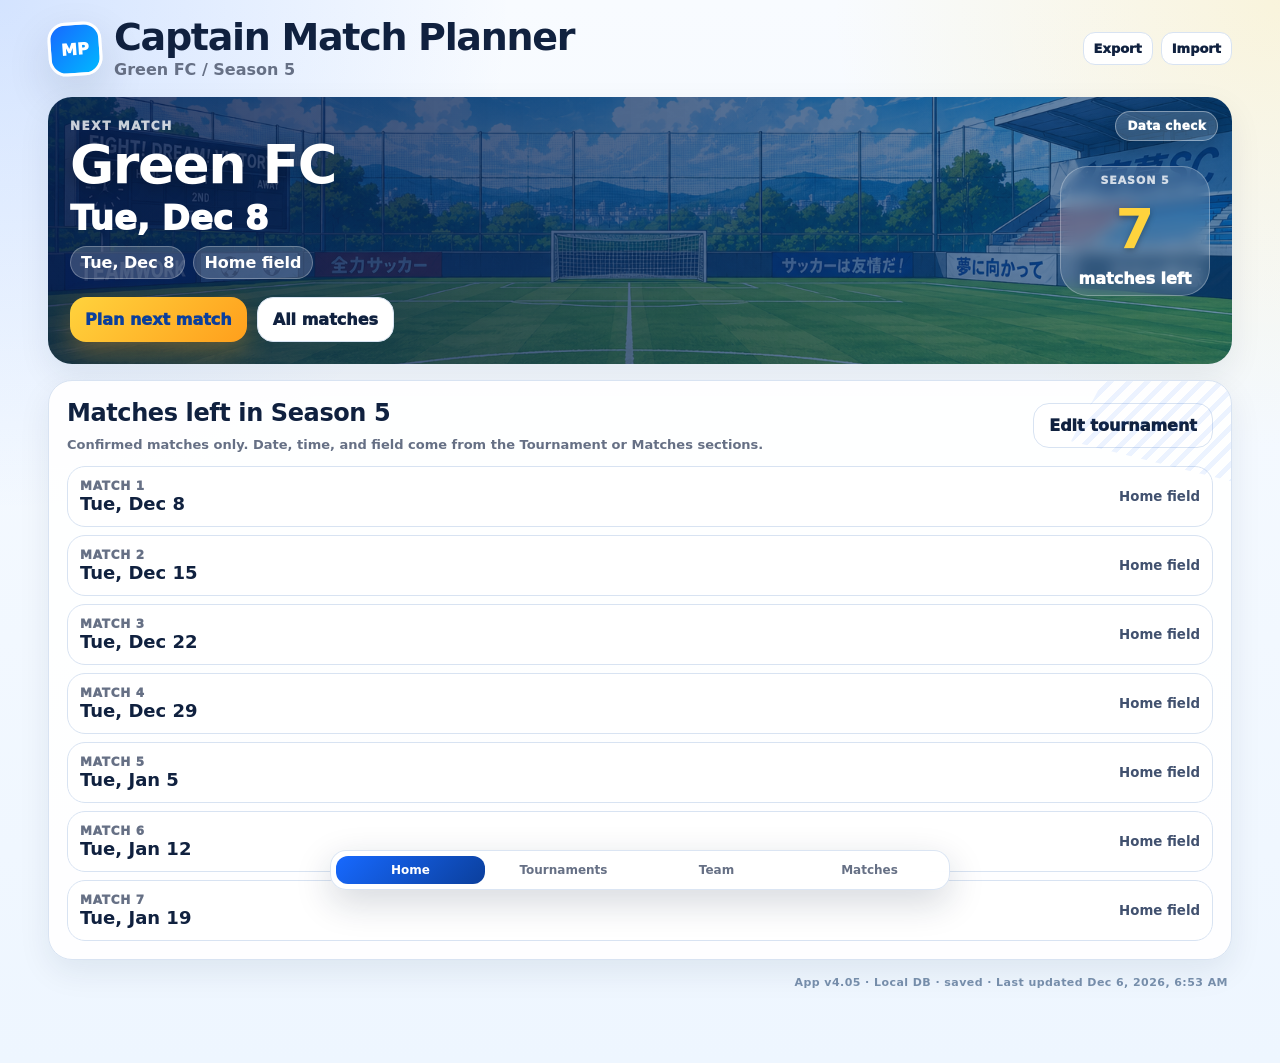
==== commit 0b1ff588: "Update Captain Match Planner to v4.05 - Balanced/Fair rotation no longer freezes both defenders for " ====
--- a/index.html
+++ b/index.html
@@ -8,7 +8,7 @@
     <meta name="apple-mobile-web-app-capable" content="yes" />
     <meta name="apple-mobile-web-app-title" content="Match Planner" />
     <meta name="apple-mobile-web-app-status-bar-style" content="default" />
-    <title>Captain Match Planner v4.04 - PWA Local DB</title>
+    <title>Captain Match Planner v4.05 - PWA Local DB</title>
     <link rel="manifest" href="./manifest.webmanifest" />
     <link rel="apple-touch-icon" href="./assets/icons/apple-touch-icon.png" />
     <link rel="icon" type="image/png" sizes="192x192" href="./assets/icons/icon-192.png" />
--- a/src/styles.css
+++ b/src/styles.css
@@ -1500,3 +1500,37 @@
 .poster-sub-row .sub-arrow { justify-content:flex-start; min-height:auto; }
 .share-window { overflow: visible; }
 .share-live, .poster-footer span { white-space: normal; overflow-wrap: anywhere; line-height:1.35; }
+
+/* v4.05: compact share substitutions and planned-minute target floor */
+.poster-timeline .poster-sub-row {
+  grid-template-columns: minmax(0, 1fr) 58px minmax(0, 1fr) !important;
+  gap: 8px;
+  align-items: center;
+}
+.poster-timeline .poster-sub-row .mini-person {
+  min-height: 54px;
+  min-width: 0;
+}
+.poster-timeline .poster-sub-row .mini-person span {
+  white-space: nowrap;
+  overflow: hidden;
+  text-overflow: ellipsis;
+}
+.poster-timeline .poster-sub-row .sub-arrow {
+  display: grid;
+  place-items: center;
+  min-height: 38px;
+  height: 38px;
+  border-radius: 999px;
+  padding: 0 8px;
+  background: linear-gradient(135deg,#ffd33d,#ff9f1c);
+  color: #082a7a;
+  text-shadow: none;
+  font-weight: 1000;
+}
+@media (max-width: 520px) {
+  .poster-timeline .poster-sub-row {
+    grid-template-columns: minmax(0, 1fr) 52px minmax(0, 1fr) !important;
+    gap: 6px;
+  }
+}
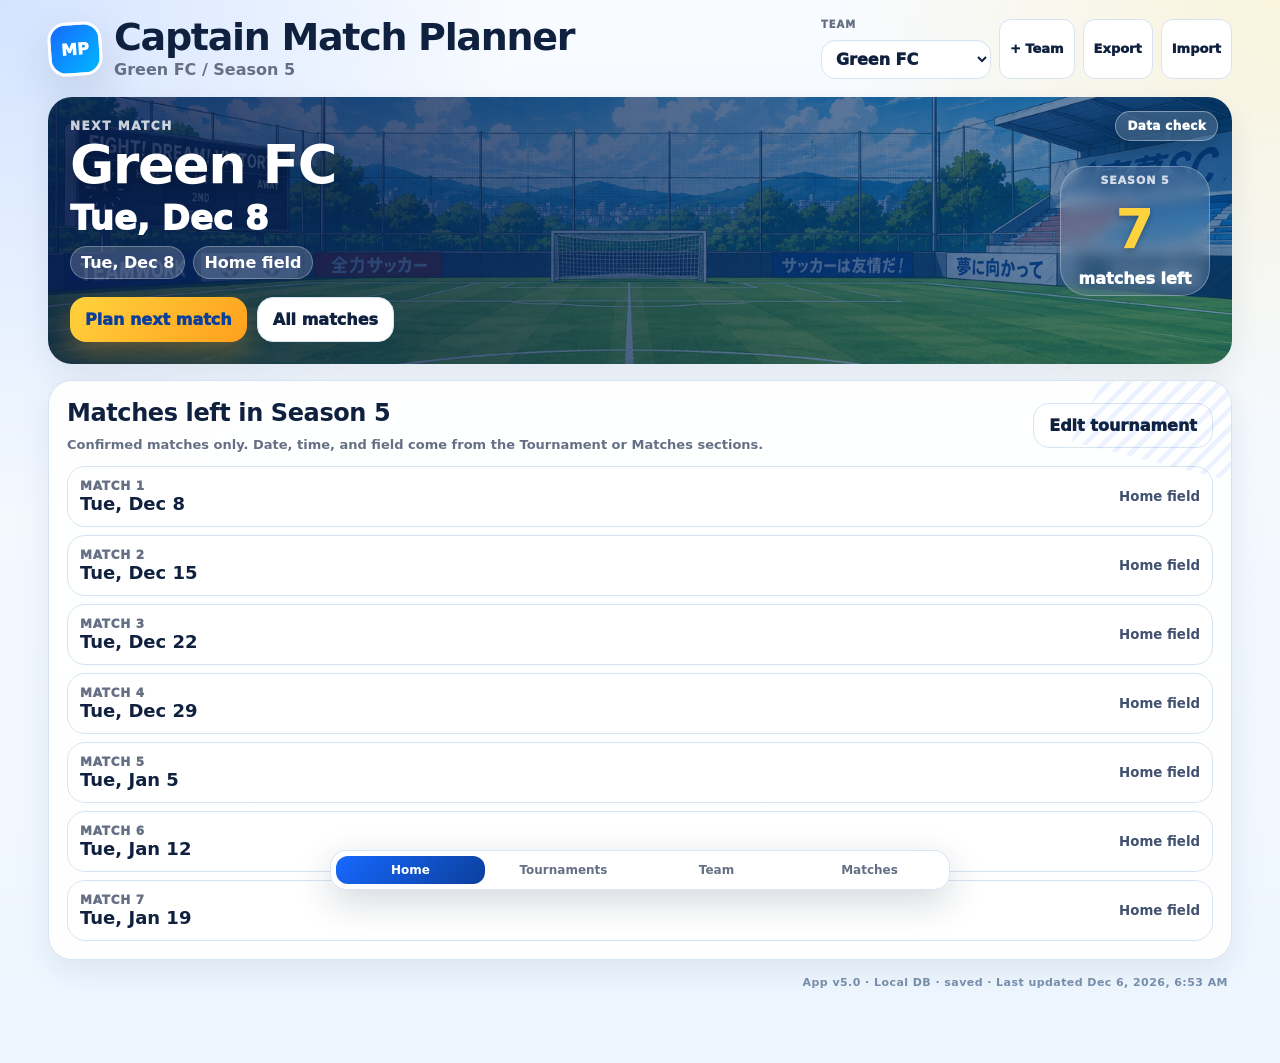
==== commit 199cd756: "Update Captain Match Planner to v5.0 - Multi-team support: up to 5 active teams (Green FC, Intuit Un" ====
--- a/index.html
+++ b/index.html
@@ -4,11 +4,11 @@
     <meta charset="UTF-8" />
     <meta name="viewport" content="width=device-width, initial-scale=1.0" />
     <meta name="theme-color" content="#1769ff" />
-    <meta name="description" content="Installable local 7v7 soccer match planner for captains." />
+    <meta name="description" content="Installable local multi-team 7v7 soccer match planner for captains." />
     <meta name="apple-mobile-web-app-capable" content="yes" />
     <meta name="apple-mobile-web-app-title" content="Match Planner" />
     <meta name="apple-mobile-web-app-status-bar-style" content="default" />
-    <title>Captain Match Planner v4.05 - PWA Local DB</title>
+    <title>Captain Match Planner v5.0 - PWA Local DB</title>
     <link rel="manifest" href="./manifest.webmanifest" />
     <link rel="apple-touch-icon" href="./assets/icons/apple-touch-icon.png" />
     <link rel="icon" type="image/png" sizes="192x192" href="./assets/icons/icon-192.png" />
--- a/src/styles.css
+++ b/src/styles.css
@@ -1534,3 +1534,31 @@
     gap: 6px;
   }
 }
+
+/* v5 multi-team controls */
+.team-switcher { display:flex; flex-direction:column; gap:4px; min-width:170px; }
+.team-switcher label { font-size:10px; letter-spacing:.1em; text-transform:uppercase; color:var(--muted); font-weight:950; }
+.team-switcher select { min-width:170px; border:1px solid var(--line); border-radius:14px; padding:8px 10px; font-weight:950; color:var(--ink); background:#fff; }
+.team-pill-row { display:flex; flex-wrap:wrap; align-items:center; gap:6px; margin-top:4px; }
+.team-pill-row.compact { gap:4px; }
+.team-pill { display:inline-flex; align-items:center; border:1px solid var(--line); border-radius:999px; padding:4px 8px; background:#fff; color:#41516f; font-size:11px; font-weight:950; line-height:1; }
+.team-pill.muted { color:var(--muted); }
+.link-title { border:0; background:transparent; padding:0; color:var(--ink); font:inherit; font-weight:950; text-align:left; cursor:pointer; }
+.link-title:hover { color:var(--blue); text-decoration:underline; }
+.player-pool-list { display:grid; grid-template-columns: repeat(auto-fit, minmax(260px, 1fr)); gap:10px; }
+.pool-row { display:grid; grid-template-columns:auto minmax(0,1fr) auto; gap:10px; align-items:center; border:1px solid var(--line); border-radius:18px; padding:10px; background:rgba(255,255,255,.86); }
+.player-profile-panel { max-width:520px; }
+.profile-hero { display:grid; grid-template-columns:auto minmax(0,1fr); gap:14px; align-items:center; margin:16px 0; }
+.avatar.xl { width:96px; height:96px; border-radius:50%; border:3px solid #fff; box-shadow:0 12px 28px rgba(16,33,63,.12); overflow:hidden; padding:0; background:#fff; }
+.avatar.xl img { width:100%; height:100%; object-fit:cover; display:block; }
+.subtle-card { background:rgba(248,251,255,.94); border:1px solid var(--line); border-radius:20px; padding:14px; margin-bottom:12px; }
+.membership-row { display:grid; grid-template-columns:auto minmax(0,1fr) auto; align-items:center; gap:10px; padding:9px 0; border-bottom:1px solid rgba(216,227,242,.8); }
+.membership-row:last-child { border-bottom:0; }
+.membership-row select { min-width:120px; border:1px solid var(--line); border-radius:12px; padding:7px 9px; font-weight:900; }
+.team-dot { width:12px; height:12px; border-radius:50%; display:inline-block; }
+.profile-skills { margin-top:10px; }
+@media (max-width: 760px) {
+  .top-actions { align-items:stretch; }
+  .team-switcher, .team-switcher select { min-width:0; width:100%; }
+  .player-pool-list { grid-template-columns:1fr; }
+}
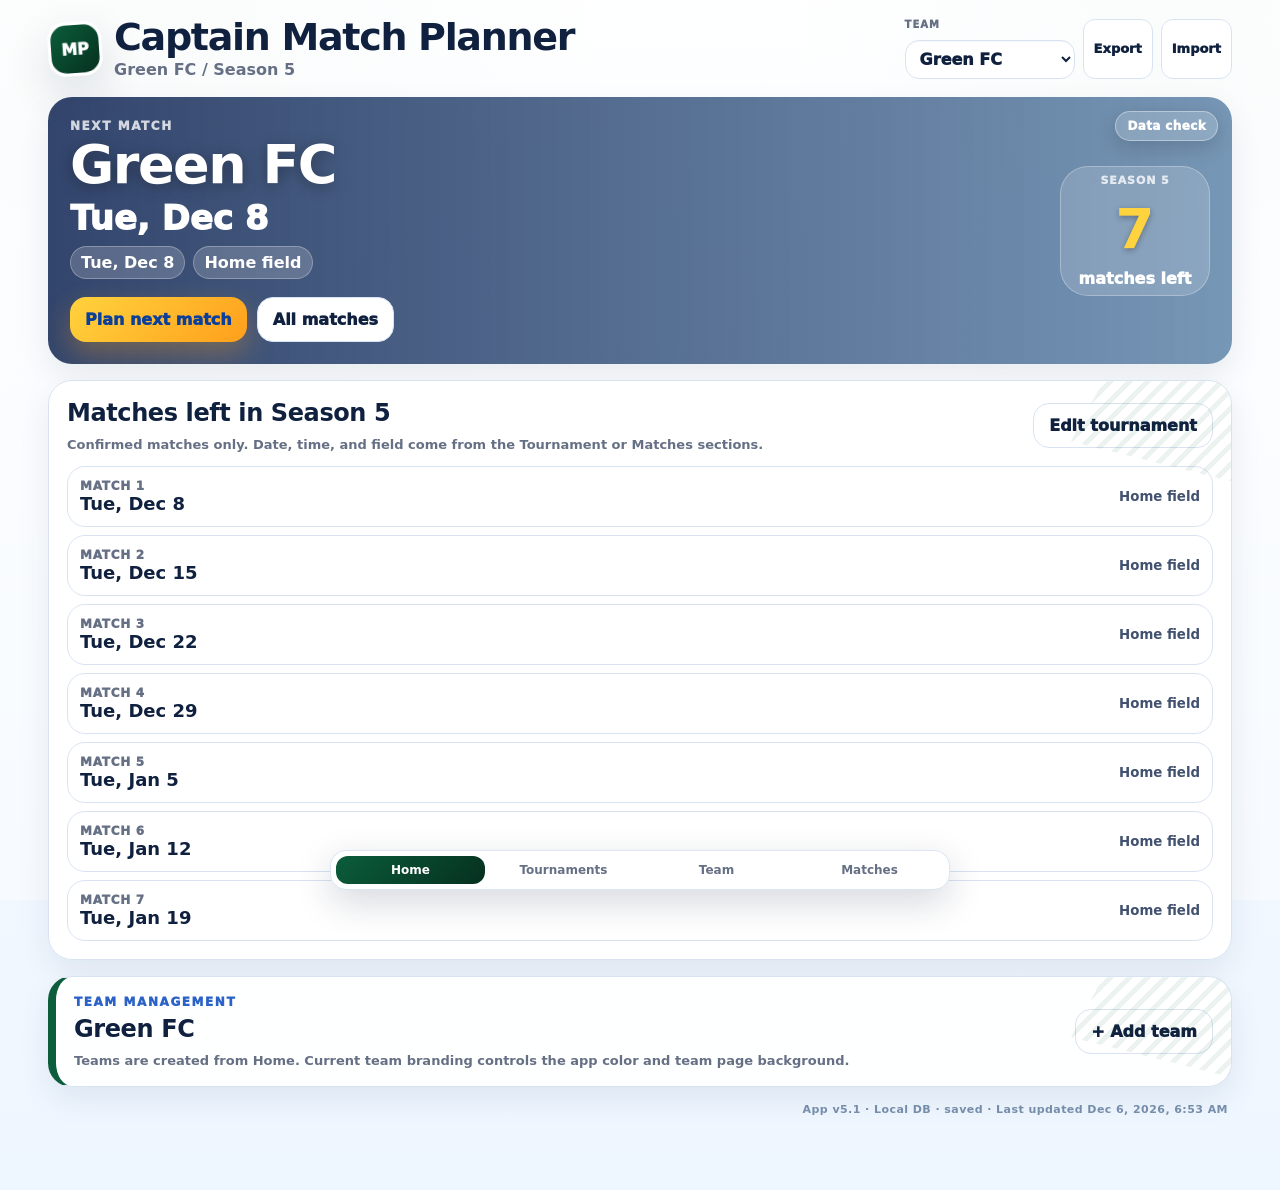
==== commit 30c1a50e: "Update Captain Match Planner to v5.1 - Intuit United uses uploaded blue-team background; team backgr" ====
--- a/index.html
+++ b/index.html
@@ -8,7 +8,7 @@
     <meta name="apple-mobile-web-app-capable" content="yes" />
     <meta name="apple-mobile-web-app-title" content="Match Planner" />
     <meta name="apple-mobile-web-app-status-bar-style" content="default" />
-    <title>Captain Match Planner v5.0 - PWA Local DB</title>
+    <title>Captain Match Planner v5.1 - PWA Local DB</title>
     <link rel="manifest" href="./manifest.webmanifest" />
     <link rel="apple-touch-icon" href="./assets/icons/apple-touch-icon.png" />
     <link rel="icon" type="image/png" sizes="192x192" href="./assets/icons/icon-192.png" />
--- a/src/styles.css
+++ b/src/styles.css
@@ -1562,3 +1562,64 @@
   .team-switcher, .team-switcher select { min-width:0; width:100%; }
   .player-pool-list { grid-template-columns:1fr; }
 }
+
+/* v5.1 team identity and profile refinements */
+.app-shell { position: relative; z-index: 0; }
+.app-shell::before {
+  content:"";
+  position: fixed;
+  inset: 0;
+  z-index: -1;
+  background:
+    linear-gradient(180deg, rgba(255,255,255,.88), rgba(247,251,255,.94)),
+    radial-gradient(circle at 12% 8%, var(--team-soft, rgba(23,105,255,.14)), transparent 28rem),
+    radial-gradient(circle at 92% 6%, var(--team-soft, rgba(23,105,255,.14)), transparent 24rem),
+    var(--team-bg-image, none) center / cover no-repeat,
+    linear-gradient(180deg, #f8fbff 0%, #eef6ff 100%);
+}
+.logo, .nav button.active { background: linear-gradient(135deg, var(--blue), var(--blue2)); }
+.home-hero {
+  background:
+    linear-gradient(90deg, rgba(7,28,76,.82), rgba(7,64,121,.54)),
+    var(--team-bg-image, url('../assets/soccer-background.png')) center 58% / cover no-repeat;
+}
+.team-home-management { border-left: 8px solid var(--team-color, var(--blue)); }
+.team-brand-card { overflow: hidden; }
+.team-bg-preview {
+  height: 170px;
+  border-radius: 22px;
+  margin: 0 0 16px;
+  background: linear-gradient(135deg, rgba(16,33,63,.22), rgba(16,33,63,.08)), var(--team-bg-image, none) center / cover no-repeat;
+  border: 1px solid rgba(216,227,242,.9);
+  box-shadow: inset 0 -42px 80px rgba(16,33,63,.22);
+}
+.team-branding-grid { display:grid; grid-template-columns: 1fr 1.1fr 1.35fr 1fr; gap:12px; align-items:start; margin-top:14px; }
+.color-control { display:flex; align-items:center; gap:10px; border:1px solid var(--line); background:#fff; border-radius:16px; padding:8px; }
+.color-control input[type="color"] { width:44px; height:38px; border:0; padding:0; border-radius:12px; overflow:hidden; background:transparent; }
+.color-preview { width:34px; height:34px; border-radius:12px; display:inline-block; border:3px solid #fff; box-shadow:0 0 0 1px var(--line), 0 8px 18px rgba(16,33,63,.13); }
+.color-swatches { display:flex; flex-wrap:wrap; gap:6px; margin-top:8px; }
+.color-swatches button { width:30px; height:30px; border-radius:999px; border:3px solid #fff; box-shadow:0 0 0 1px var(--line), 0 8px 18px rgba(16,33,63,.12); }
+.not-in-team-row { background: linear-gradient(135deg, #fff, #f8fbff); }
+.avatar-modal-overlay { z-index: 90; }
+.avatar-modal-overlay .modal { max-width: 860px; }
+.delete-explain { background:#fff7ed; color:#9a3412; border:1px solid #fed7aa; border-radius:16px; padding:10px 12px; font-weight:800; }
+.delete-note { padding: 8px 10px; border-radius:999px; background:#f8fafc; border:1px solid var(--line); }
+.player-profile-panel { max-width: 600px; }
+.player-trait-row { display:flex; flex-wrap:wrap; gap:8px; margin-top:12px; }
+.trait-chip { display:inline-flex; flex-direction:column; gap:2px; border:1px solid var(--line); background:#fff; border-radius:16px; padding:8px 10px; min-width:130px; box-shadow: 0 8px 20px rgba(16,33,63,.06); }
+.trait-chip b { font-size:12px; color:var(--ink); }
+.trait-chip em { font-style:normal; color:var(--muted); font-size:11px; font-weight:800; }
+.trait-chip.experience { border-color:#facc15; background:#fffbea; }
+.trait-chip.engine { border-color:#93c5fd; background:#eff6ff; }
+.trait-editor h3 { margin-bottom:12px; }
+.trait-control-grid { display:grid; grid-template-columns: 1fr; gap:14px; }
+.segmented-cards { display:grid; grid-template-columns: repeat(3, minmax(0,1fr)); gap:8px; }
+.segmented-cards.stamina { grid-template-columns: repeat(5, minmax(0,1fr)); }
+.trait-option { border:1px solid var(--line); background:#fff; border-radius:16px; padding:9px; display:grid; gap:3px; text-align:left; color:var(--ink); }
+.trait-option strong { font-size:12px; line-height:1.1; }
+.trait-option span { color:var(--muted); font-size:10px; font-weight:800; }
+.trait-option.active { border-color:var(--blue); background:linear-gradient(135deg, rgba(23,105,255,.12), #fff); box-shadow:0 0 0 3px rgba(23,105,255,.12); }
+@media (max-width: 900px) {
+  .team-branding-grid { grid-template-columns:1fr; }
+  .segmented-cards, .segmented-cards.stamina { grid-template-columns:1fr; }
+}
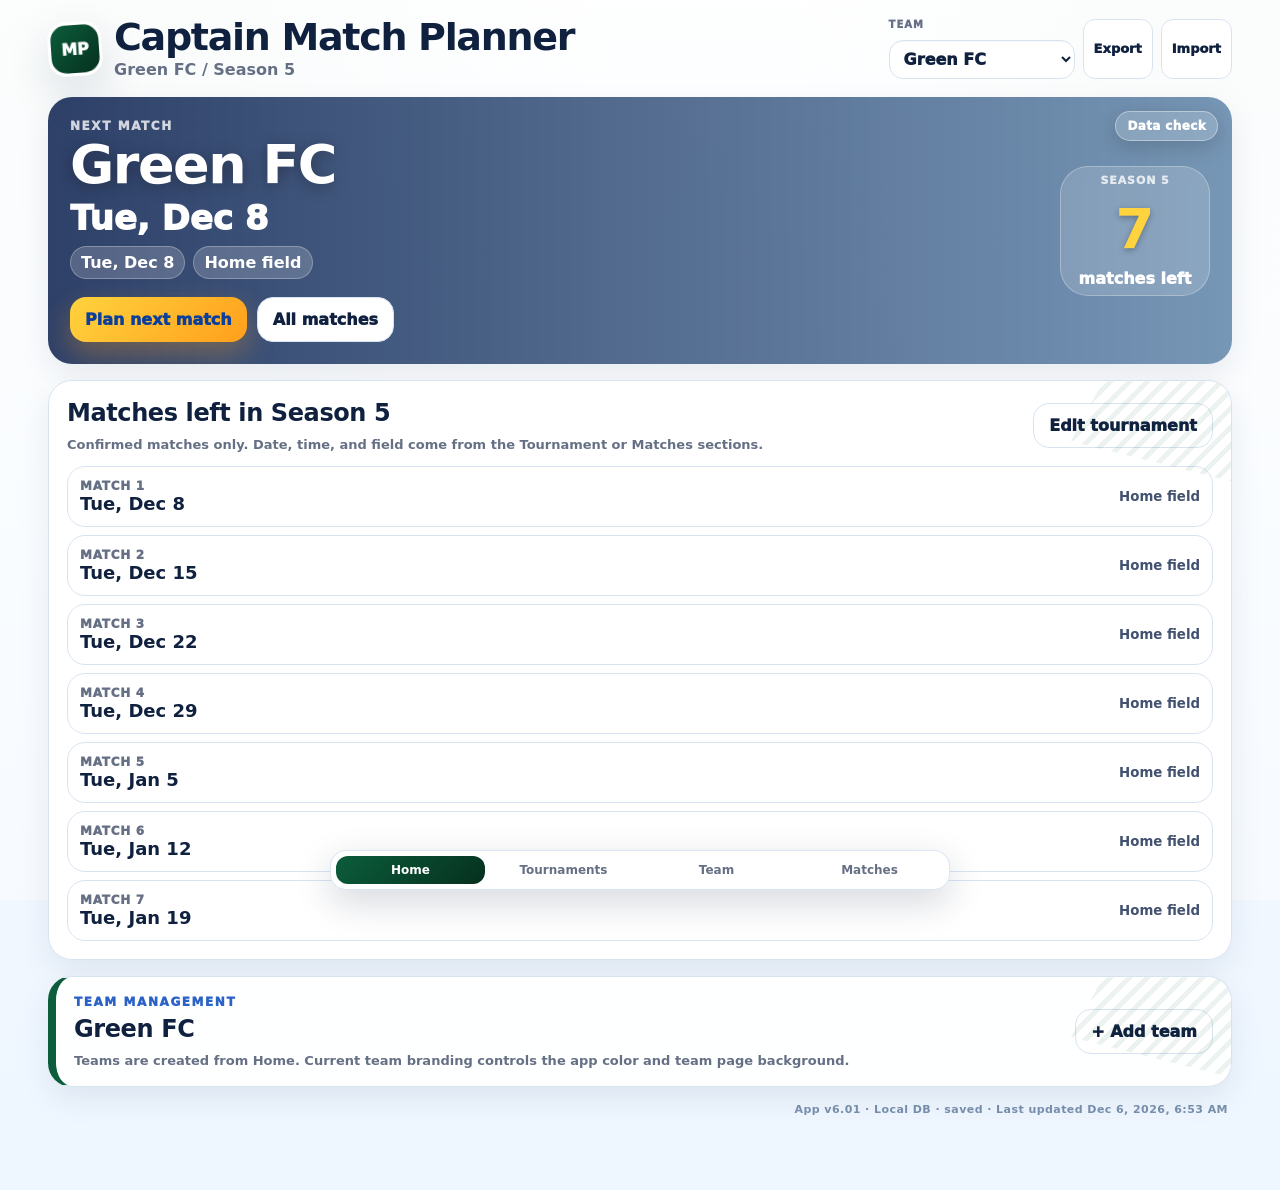
==== commit 63dd9dcc: "Update Captain Match Planner to v6.01 - Added Intuit United FC baseline team with Wednesday tourname" ====
--- a/index.html
+++ b/index.html
@@ -8,7 +8,7 @@
     <meta name="apple-mobile-web-app-capable" content="yes" />
     <meta name="apple-mobile-web-app-title" content="Match Planner" />
     <meta name="apple-mobile-web-app-status-bar-style" content="default" />
-    <title>Captain Match Planner v5.1 - PWA Local DB</title>
+    <title>Captain Match Planner v6.01 - PWA Local DB</title>
     <link rel="manifest" href="./manifest.webmanifest" />
     <link rel="apple-touch-icon" href="./assets/icons/apple-touch-icon.png" />
     <link rel="icon" type="image/png" sizes="192x192" href="./assets/icons/icon-192.png" />
--- a/src/styles.css
+++ b/src/styles.css
@@ -1574,7 +1574,6 @@
     linear-gradient(180deg, rgba(255,255,255,.88), rgba(247,251,255,.94)),
     radial-gradient(circle at 12% 8%, var(--team-soft, rgba(23,105,255,.14)), transparent 28rem),
     radial-gradient(circle at 92% 6%, var(--team-soft, rgba(23,105,255,.14)), transparent 24rem),
-    var(--team-bg-image, none) center / cover no-repeat,
     linear-gradient(180deg, #f8fbff 0%, #eef6ff 100%);
 }
 .logo, .nav button.active { background: linear-gradient(135deg, var(--blue), var(--blue2)); }
@@ -1623,3 +1622,109 @@
   .team-branding-grid { grid-template-columns:1fr; }
   .segmented-cards, .segmented-cards.stamina { grid-template-columns:1fr; }
 }
+
+
+/* v5.2 release refinements: hero image placement, mobile team switcher, color picker, delete team */
+.home-hero {
+  background:
+    linear-gradient(90deg, rgba(7,28,76,.84), rgba(7,64,121,.54)),
+    var(--team-bg-image, url('../assets/soccer-background.png')) center 58% / cover no-repeat !important;
+}
+.color-picker-card {
+  display: grid;
+  gap: 10px;
+  border: 1px solid var(--line);
+  background: #fff;
+  border-radius: 18px;
+  padding: 10px;
+}
+.color-picker-card .color-control {
+  border: 0;
+  padding: 0;
+  border-radius: 0;
+  background: transparent;
+}
+.color-swatches {
+  margin-top: 0 !important;
+  padding-top: 4px;
+  display: flex;
+  flex-wrap: wrap;
+  gap: 8px;
+  align-items: center;
+}
+.color-swatches button {
+  width: 34px !important;
+  height: 34px !important;
+  position: relative;
+}
+.color-swatches button.selected {
+  box-shadow: 0 0 0 3px rgba(23,105,255,.25), 0 0 0 6px #fff, 0 10px 22px rgba(16,33,63,.16) !important;
+}
+.color-swatches button.selected::after {
+  content: "✓";
+  position: absolute;
+  inset: 0;
+  display: grid;
+  place-items: center;
+  color: #fff;
+  font-weight: 1000;
+  text-shadow: 0 1px 4px rgba(0,0,0,.45);
+}
+.secondary-danger {
+  border: 1px solid #fecaca !important;
+  background: #fff1f2 !important;
+  color: #b91c1c !important;
+  box-shadow: none !important;
+}
+.subtext.tight { margin-top: 6px; font-size: 11px; }
+@media (max-width: 560px) {
+  .topbar { flex-direction: column; align-items: stretch !important; }
+  .brand { width: 100%; }
+  .top-actions {
+    display: flex !important;
+    width: 100%;
+    justify-content: stretch;
+    gap: 8px;
+  }
+  .top-actions .team-switcher { display:flex; width:100%; }
+  .top-actions .team-switcher select { width:100%; min-width:0; }
+  .top-actions > .btn { display:none; }
+  .team-branding-grid { gap: 14px; }
+  .color-picker-card { width:100%; }
+}
+
+/* v6.01 baseline roster + CSV import refinements */
+.avatar-button {
+  appearance: none;
+  border: 0;
+  background: transparent;
+  padding: 0;
+  border-radius: 999px;
+  display: inline-grid;
+  place-items: center;
+  cursor: pointer;
+}
+.avatar[style*="--avatar-ring"] {
+  box-shadow: 0 0 0 3px #fff, 0 0 0 6px var(--avatar-ring), 0 10px 22px rgba(16,33,63,.18) !important;
+}
+.hidden-file-input { display:none; }
+.roster-import-modal { max-width: 980px; max-height: 88vh; overflow:auto; }
+.csv-review-list { display:grid; gap:10px; margin:14px 0; }
+.csv-review-row {
+  display:grid;
+  grid-template-columns:minmax(220px, .9fr) minmax(260px, 1.1fr);
+  gap:12px;
+  align-items:start;
+  border:1px solid var(--line);
+  border-radius:18px;
+  background:#fff;
+  padding:12px;
+}
+.csv-review-row.warn { border-color:#f59e0b; background:#fff8ec; }
+.csv-review-row ul { margin:8px 0 0; padding-left:18px; color:#52637c; font-weight:750; }
+.csv-match-target { display:flex; gap:8px; align-items:center; flex-wrap:wrap; }
+.csv-skills { margin-top:8px; }
+.compact-row { gap:8px; align-items:center; }
+@media (max-width: 740px) {
+  .csv-review-row { grid-template-columns:1fr; }
+}
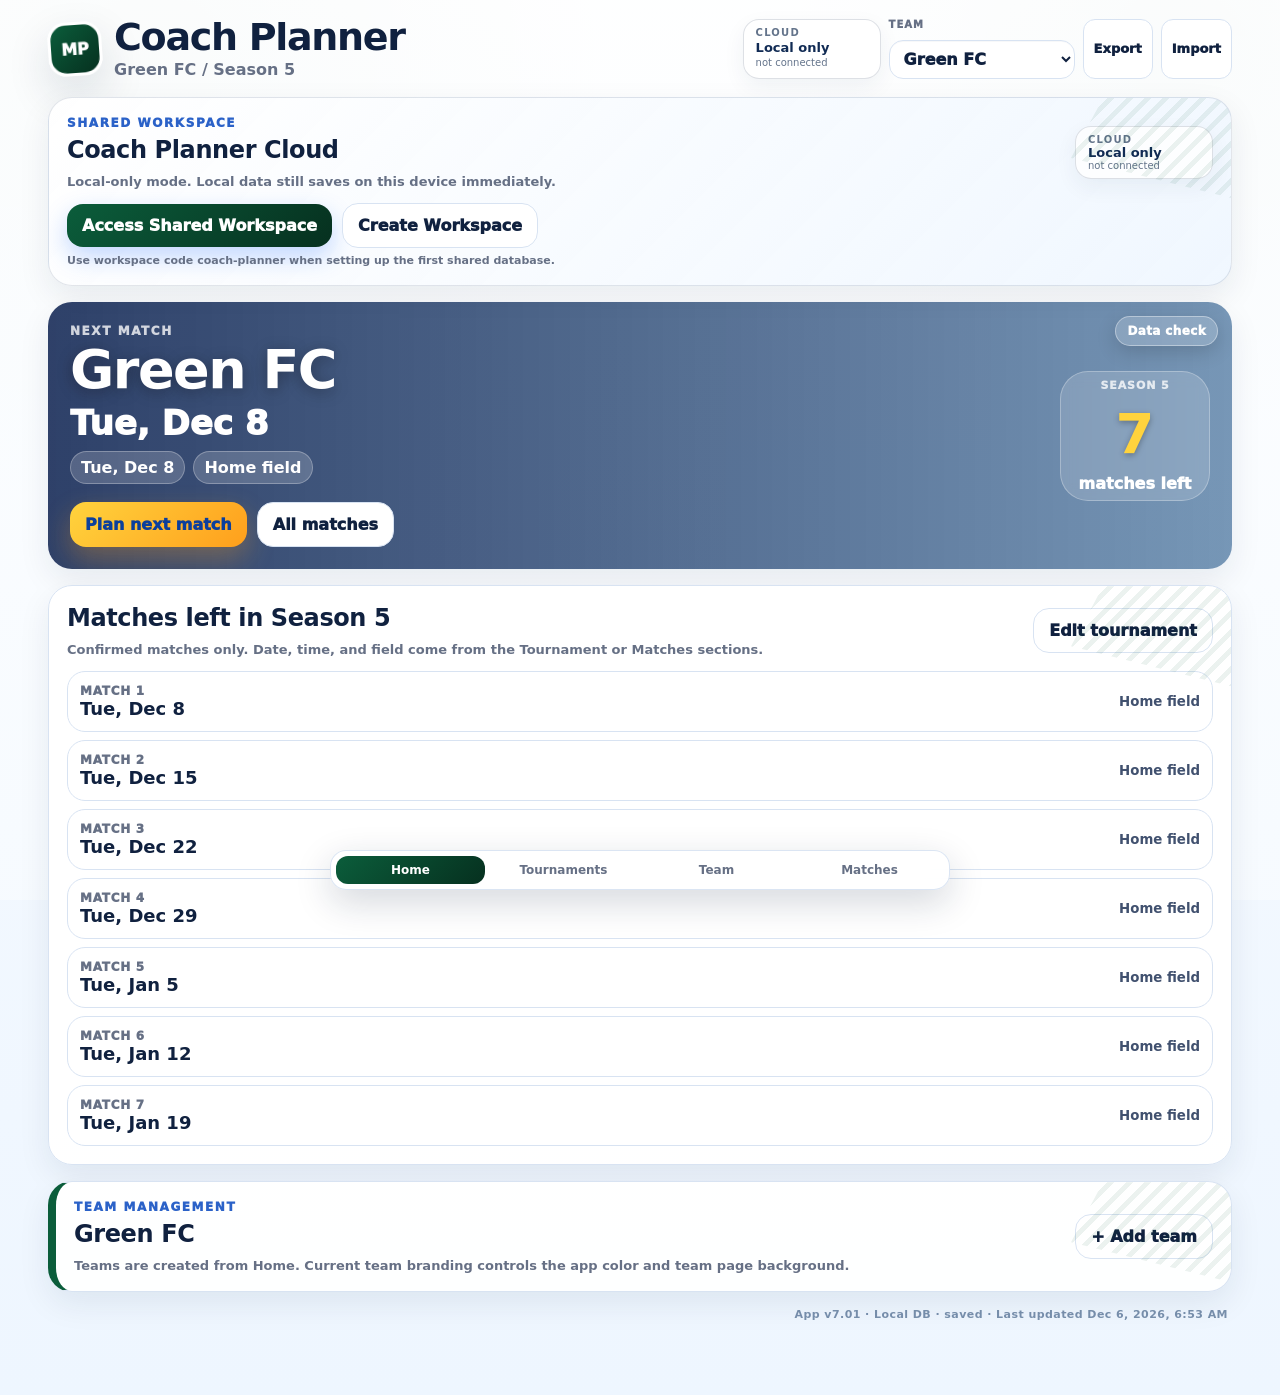
==== commit 2a0382e0: "Update Coach Planner to v7.01 — Supabase cloud connection - Added cloud-config.js with public Supaba" ====
--- a/index.html
+++ b/index.html
@@ -4,11 +4,11 @@
     <meta charset="UTF-8" />
     <meta name="viewport" content="width=device-width, initial-scale=1.0" />
     <meta name="theme-color" content="#1769ff" />
-    <meta name="description" content="Installable local multi-team 7v7 soccer match planner for captains." />
+    <meta name="description" content="Shared multi-team 7v7 soccer coach planner with local backup and Supabase cloud snapshot sync." />
     <meta name="apple-mobile-web-app-capable" content="yes" />
-    <meta name="apple-mobile-web-app-title" content="Match Planner" />
+    <meta name="apple-mobile-web-app-title" content="Coach Planner" />
     <meta name="apple-mobile-web-app-status-bar-style" content="default" />
-    <title>Captain Match Planner v6.01 - PWA Local DB</title>
+    <title>Coach Planner v7.01 - Cloud Snapshot MVP</title>
     <link rel="manifest" href="./manifest.webmanifest" />
     <link rel="apple-touch-icon" href="./assets/icons/apple-touch-icon.png" />
     <link rel="icon" type="image/png" sizes="192x192" href="./assets/icons/icon-192.png" />
@@ -34,6 +34,7 @@
   <body>
     <div id="app"></div>
     <button id="installPwaButton" class="pwa-install-button" hidden>Install app</button>
+    <script src="./cloud-config.js"></script>
     <script src="./src/app.js"></script>
     <script>
       (function () {
--- a/src/styles.css
+++ b/src/styles.css
@@ -1728,3 +1728,45 @@
 @media (max-width: 740px) {
   .csv-review-row { grid-template-columns:1fr; }
 }
+
+/* v7.01 Cloud Snapshot MVP */
+.cloud-status-pill {
+  display: grid;
+  grid-template-columns: auto;
+  gap: 1px;
+  min-width: 138px;
+  border: 1px solid rgba(17, 43, 84, .16);
+  border-radius: 16px;
+  padding: 7px 12px;
+  background: rgba(255,255,255,.82);
+  color: #112b54;
+  text-align: left;
+  box-shadow: 0 8px 22px rgba(17,43,84,.06);
+  cursor: pointer;
+}
+.cloud-status-pill span { font-size: 10px; text-transform: uppercase; letter-spacing: .12em; font-weight: 900; color: #64748b; }
+.cloud-status-pill strong { font-size: 13px; line-height: 1.05; }
+.cloud-status-pill small { font-size: 10px; color: #64748b; overflow: hidden; text-overflow: ellipsis; white-space: nowrap; max-width: 120px; }
+.cloud-status-pill.connected { border-color: rgba(12, 120, 74, .28); background: linear-gradient(135deg, rgba(236,253,245,.95), rgba(255,255,255,.9)); }
+.cloud-status-pill.dirty { border-color: rgba(245, 158, 11, .38); background: linear-gradient(135deg, rgba(255,247,237,.96), rgba(255,255,255,.9)); }
+.cloud-status-pill.local { border-color: rgba(100, 116, 139, .22); }
+.cloud-card { grid-column: 1 / -1; border: 1px solid rgba(17, 43, 84, .12); background: linear-gradient(135deg, rgba(255,255,255,.96), rgba(238,246,255,.88)); }
+.cloud-card.compact { padding: 18px; }
+.cloud-actions { display: flex; flex-wrap: wrap; gap: 10px; align-items: center; margin-top: 14px; }
+.cloud-warning, .cloud-error { margin-top: 12px; border-radius: 18px; padding: 12px 14px; display: grid; gap: 4px; }
+.cloud-warning { background: #fff7ed; color: #9a3412; border: 1px solid rgba(249, 115, 22, .24); }
+.cloud-error { background: #fef2f2; color: #991b1b; border: 1px solid rgba(239, 68, 68, .24); font-weight: 800; }
+.cloud-warning strong { font-weight: 1000; }
+.cloud-warning span { color: #7c2d12; font-weight: 700; }
+.cloud-modal { max-width: 780px; }
+.cloud-connected-box { margin-top: 14px; padding: 18px; border-radius: 22px; background: rgba(248, 250, 252, .9); border: 1px solid rgba(17,43,84,.12); }
+.cloud-notes { margin-top: 16px; color: #53627a; }
+.cloud-notes h3 { color: #112b54; margin-bottom: 8px; }
+.cloud-notes ul { margin: 0; padding-left: 20px; font-weight: 700; }
+.team-pill.warn { border-color: #f59e0b; color: #b45309; background: #fff7ed; }
+@media (max-width: 760px) {
+  .top-actions { gap: 8px; }
+  .cloud-status-pill { width: 100%; min-width: 0; grid-column: 1 / -1; }
+  .cloud-card .row.space { align-items: flex-start; }
+  .cloud-actions .btn, .cloud-actions button { flex: 1 1 140px; }
+}
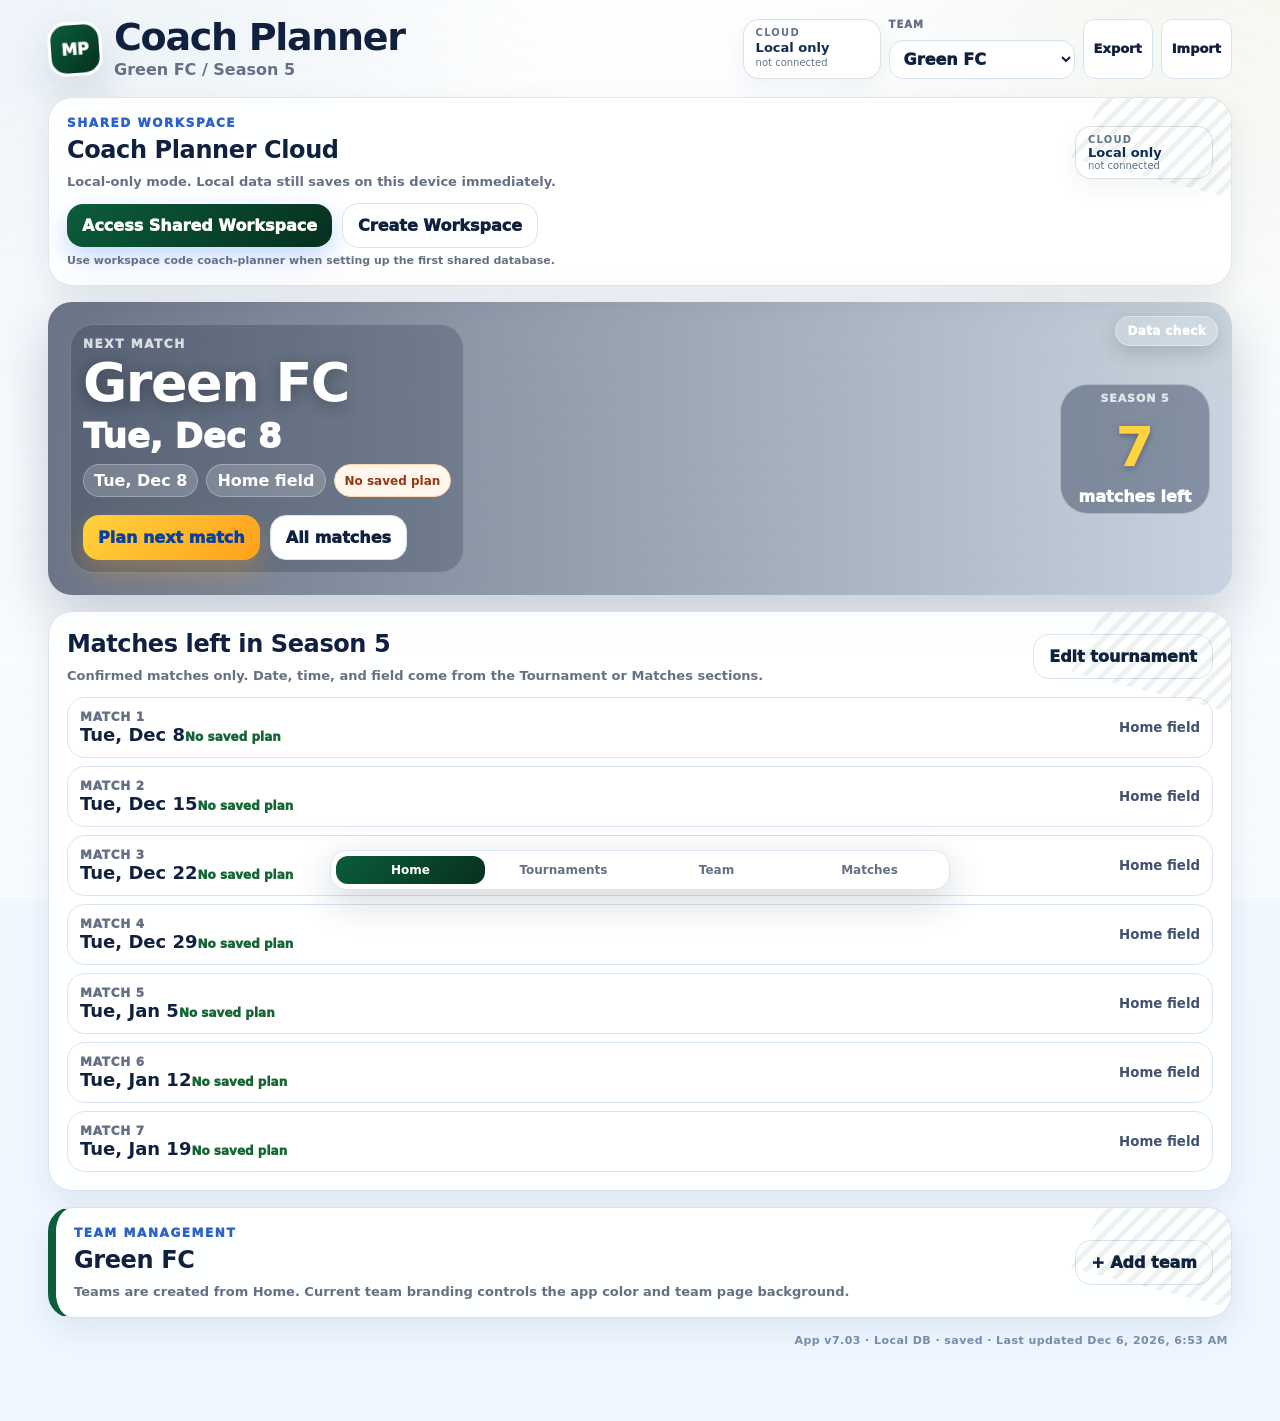
==== commit 1866e49e: "Deploy Captain Match Planner v7.03 - Match date, time, opponent, and field/location now explicitly p" ====
--- a/index.html
+++ b/index.html
@@ -8,7 +8,7 @@
     <meta name="apple-mobile-web-app-capable" content="yes" />
     <meta name="apple-mobile-web-app-title" content="Coach Planner" />
     <meta name="apple-mobile-web-app-status-bar-style" content="default" />
-    <title>Coach Planner v7.01 - Cloud Snapshot MVP</title>
+    <title>Coach Planner v7.03 - Cloud Snapshot MVP</title>
     <link rel="manifest" href="./manifest.webmanifest" />
     <link rel="apple-touch-icon" href="./assets/icons/apple-touch-icon.png" />
     <link rel="icon" type="image/png" sizes="192x192" href="./assets/icons/icon-192.png" />
--- a/src/styles.css
+++ b/src/styles.css
@@ -1770,3 +1770,44 @@
   .cloud-card .row.space { align-items: flex-start; }
   .cloud-actions .btn, .cloud-actions button { flex: 1 1 140px; }
 }
+
+/* v7.03: persistent match details + more visible team/background identity */
+.app-shell::before {
+  background:
+    linear-gradient(180deg, rgba(255,255,255,.72), rgba(247,251,255,.88)),
+    radial-gradient(circle at 12% 8%, var(--team-soft, rgba(23,105,255,.18)), transparent 26rem),
+    radial-gradient(circle at 92% 6%, var(--team-soft, rgba(23,105,255,.18)), transparent 23rem),
+    var(--team-bg-image, url('../assets/team-backgrounds/home-match-field.png')) center center / cover no-repeat !important;
+}
+.home-hero {
+  background:
+    linear-gradient(90deg, rgba(5,20,48,.58), rgba(5,52,100,.20)),
+    var(--team-bg-image, url('../assets/team-backgrounds/home-match-field.png')) center center / cover no-repeat !important;
+  min-height: 255px;
+  border-color: color-mix(in srgb, var(--team-color, #1769ff) 55%, #ffffff);
+  box-shadow: 0 22px 58px rgba(16,33,63,.22);
+}
+.home-hero > div:not(.home-count) {
+  background: rgba(5,20,48,.20);
+  border: 1px solid rgba(255,255,255,.18);
+  border-radius: 24px;
+  padding: 12px;
+  backdrop-filter: blur(2px);
+}
+.home-count {
+  background: rgba(4,20,48,.34) !important;
+  border-color: rgba(255,255,255,.36) !important;
+}
+.home-meta-line .badge { color:#fff; background:rgba(255,255,255,.18); border-color:rgba(255,255,255,.34); }
+.team-bg-preview { background-position:center center !important; box-shadow: inset 0 -36px 72px rgba(16,33,63,.14); }
+.card { background: rgba(255,255,255,.91); }
+.plan-header-card { border-color: color-mix(in srgb, var(--team-color, #1769ff) 34%, var(--line)); }
+.plan-save-note { display:flex; flex-wrap:wrap; gap:8px; align-items:center; margin-top:8px; color:#41516f; font-weight:850; }
+.plan-save-note span:last-child { font-size:12px; }
+.badge.plan-saved { background:#ecfdf3; border-color:#86efac; color:#166534; }
+.badge.plan-draft { background:#fff7ed; border-color:#fed7aa; color:#9a3412; }
+.remaining-row em { display:inline-block; margin-top:5px; font-style:normal; color:#166534; font-size:12px; font-weight:1000; }
+.remaining-row em:empty { display:none; }
+@media (max-width: 560px) {
+  .home-hero > div:not(.home-count) { padding:10px; }
+}
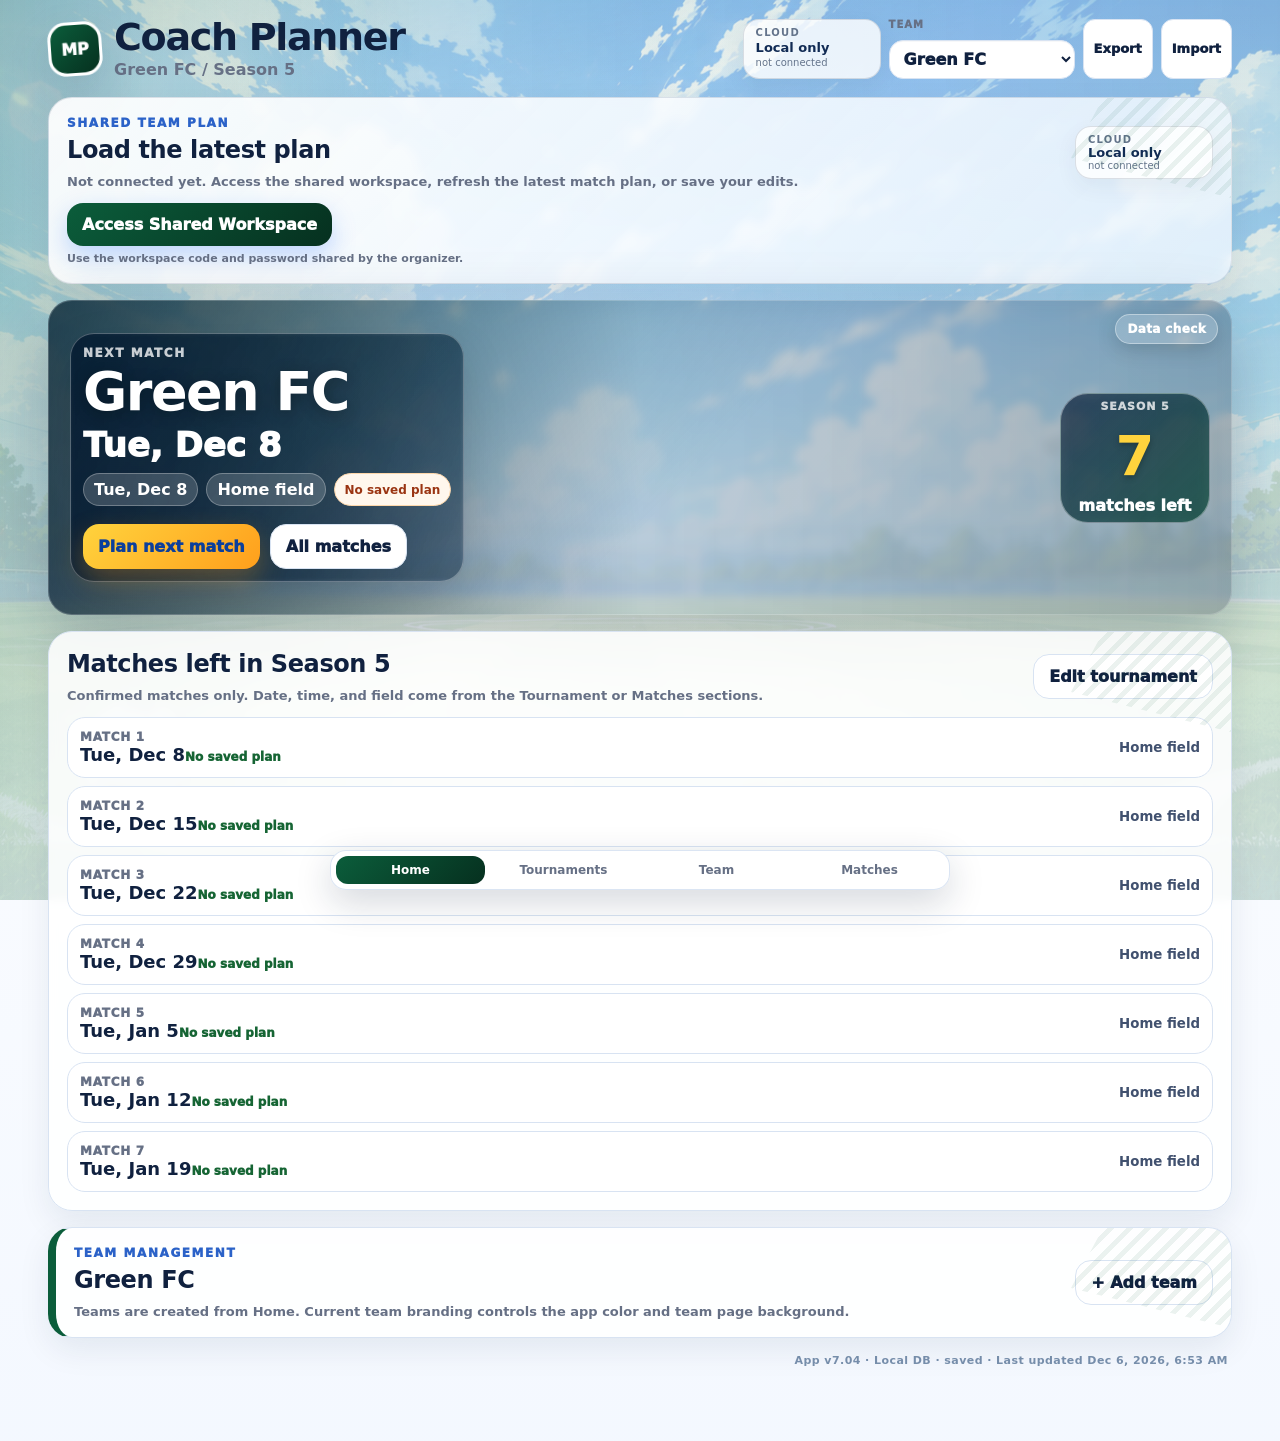
==== commit fb7eba06: "Deploy Captain Match Planner v7.04 - Home/workspace background uses soccer-field image with lower cr" ====
--- a/index.html
+++ b/index.html
@@ -8,7 +8,7 @@
     <meta name="apple-mobile-web-app-capable" content="yes" />
     <meta name="apple-mobile-web-app-title" content="Coach Planner" />
     <meta name="apple-mobile-web-app-status-bar-style" content="default" />
-    <title>Coach Planner v7.03 - Cloud Snapshot MVP</title>
+    <title>Coach Planner v7.04 - Cloud Snapshot MVP</title>
     <link rel="manifest" href="./manifest.webmanifest" />
     <link rel="apple-touch-icon" href="./assets/icons/apple-touch-icon.png" />
     <link rel="icon" type="image/png" sizes="192x192" href="./assets/icons/icon-192.png" />
--- a/src/styles.css
+++ b/src/styles.css
@@ -1771,7 +1771,7 @@
   .cloud-actions .btn, .cloud-actions button { flex: 1 1 140px; }
 }
 
-/* v7.03: persistent match details + more visible team/background identity */
+/* persistent match details + visible team/background identity */
 .app-shell::before {
   background:
     linear-gradient(180deg, rgba(255,255,255,.72), rgba(247,251,255,.88)),
@@ -1811,3 +1811,148 @@
 @media (max-width: 560px) {
   .home-hero > div:not(.home-count) { padding:10px; }
 }
+
+
+/* v7.04: goal-centered home background, clearer team identity, user-first cloud help, and assigned-position stars */
+body {
+  background:
+    linear-gradient(180deg, rgba(255,255,255,.30), rgba(242,247,255,.86)),
+    url('../assets/team-backgrounds/home-match-field.png') center 72% / cover fixed no-repeat !important;
+}
+.app-shell::before {
+  opacity: 1;
+  background:
+    linear-gradient(180deg, rgba(255,255,255,.38), rgba(247,251,255,.74)),
+    radial-gradient(circle at 12% 10%, rgba(255,255,255,.40), transparent 16rem),
+    linear-gradient(135deg, color-mix(in srgb, var(--team-color, #1769ff) 38%, transparent), transparent 46%),
+    var(--team-bg-image, url('../assets/team-backgrounds/home-match-field.png')) center 72% / cover no-repeat !important;
+}
+.app-shell::after {
+  content: '';
+  position: fixed;
+  inset: 0;
+  pointer-events: none;
+  z-index: -1;
+  background:
+    linear-gradient(90deg, color-mix(in srgb, var(--team-color, #1769ff) 16%, transparent), transparent 34%, color-mix(in srgb, var(--team-color, #1769ff) 12%, transparent)),
+    radial-gradient(circle at 50% 70%, rgba(255,255,255,.12), transparent 30rem);
+}
+.home-hero {
+  min-height: 315px !important;
+  background:
+    linear-gradient(90deg, rgba(5,20,48,.66), rgba(5,52,100,.20) 50%, rgba(5,20,48,.28)),
+    linear-gradient(135deg, color-mix(in srgb, var(--team-color, #1769ff) 45%, transparent), transparent 55%),
+    var(--team-bg-image, url('../assets/team-backgrounds/home-match-field.png')) center 72% / cover no-repeat !important;
+  border-color: color-mix(in srgb, var(--team-color, #1769ff) 70%, #ffffff) !important;
+  box-shadow: 0 26px 70px rgba(16,33,63,.28), inset 0 0 0 1px rgba(255,255,255,.20) !important;
+}
+.home-hero > div:not(.home-count) {
+  background: linear-gradient(135deg, rgba(5,20,48,.42), rgba(5,20,48,.16)) !important;
+  border-color: rgba(255,255,255,.28) !important;
+  box-shadow: 0 18px 46px rgba(0,0,0,.14);
+}
+.home-count {
+  background: linear-gradient(135deg, rgba(4,20,48,.58), color-mix(in srgb, var(--team-color, #1769ff) 52%, rgba(4,20,48,.42))) !important;
+}
+.team-bg-preview {
+  position: relative;
+  overflow: hidden;
+  min-height: 240px !important;
+  background-size: cover !important;
+  background-position: center 72% !important;
+  border: 2px solid color-mix(in srgb, var(--team-color, #1769ff) 70%, #ffffff) !important;
+  box-shadow: inset 0 -70px 110px color-mix(in srgb, var(--team-color, #1769ff) 28%, rgba(16,33,63,.18)), 0 18px 42px rgba(16,33,63,.16) !important;
+}
+.team-bg-preview::after {
+  content: '';
+  position: absolute;
+  inset: 0;
+  border-radius: inherit;
+  pointer-events: none;
+  background:
+    linear-gradient(180deg, transparent 35%, rgba(5,20,48,.18)),
+    linear-gradient(135deg, color-mix(in srgb, var(--team-color, #1769ff) 24%, transparent), transparent 55%);
+}
+.card {
+  background: rgba(255,255,255,.88);
+  backdrop-filter: blur(4px);
+}
+.cloud-card { background: linear-gradient(135deg, rgba(255,255,255,.92), rgba(239,247,255,.82)); }
+.cloud-user-guide {
+  margin-top: 14px;
+  padding: 16px 18px;
+  border-radius: 22px;
+  background: linear-gradient(135deg, rgba(239,246,255,.96), rgba(255,255,255,.92));
+  border: 1px solid rgba(29,99,232,.16);
+}
+.cloud-user-guide h3 { margin: 0 0 8px; color: #112b54; }
+.cloud-user-guide ol { margin: 0; padding-left: 20px; color: #3f4f69; font-weight: 800; }
+.admin-setup-details {
+  margin-top: 14px;
+  border: 1px dashed rgba(17,43,84,.22);
+  border-radius: 18px;
+  padding: 12px 14px;
+  background: rgba(255,255,255,.72);
+}
+.admin-setup-details summary { cursor: pointer; font-weight: 1000; color: #334155; }
+.admin-setup-details ol { color: #53627a; font-weight: 750; }
+.position-slot .pos {
+  display: inline-flex !important;
+  gap: 4px;
+  align-items: center;
+  justify-content: center;
+  max-width: 96px;
+}
+.position-slot .pos em,
+.share-slot .label em,
+.position-chip em,
+.mini-person small,
+.sub-arrow small {
+  font-style: normal;
+  font-weight: 1000;
+  letter-spacing: .01em;
+}
+.position-slot .pos em {
+  color: #fff7c2;
+  font-size: 10px;
+}
+.position-chip {
+  display: inline-flex !important;
+  align-items: center;
+  gap: 6px;
+  justify-content: center;
+}
+.position-chip em {
+  padding: 2px 6px;
+  border-radius: 999px;
+  background: rgba(255,255,255,.78);
+  color: #0f2a57;
+  font-size: 11px;
+}
+.poster-sub-row .mini-person small,
+.sub-arrow small {
+  display: inline-block;
+  margin-top: 2px;
+  color: #0f2a57;
+  background: rgba(255,255,255,.78);
+  padding: 2px 6px;
+  border-radius: 999px;
+  font-size: 10px;
+}
+.sub-arrow {
+  display: grid;
+  justify-items: center;
+  gap: 2px;
+}
+.share-field .share-slot .label,
+.compact-field .share-slot .label,
+.poster-field-card .share-field .share-slot .label {
+  max-width: 116px;
+  white-space: normal;
+  line-height: 1.1;
+}
+@media (max-width: 560px) {
+  .home-hero { min-height: 235px !important; background-position: center 74% !important; }
+  .team-bg-preview { min-height: 190px !important; background-position: center 74% !important; }
+  .position-slot .pos em { font-size: 8px; }
+}
